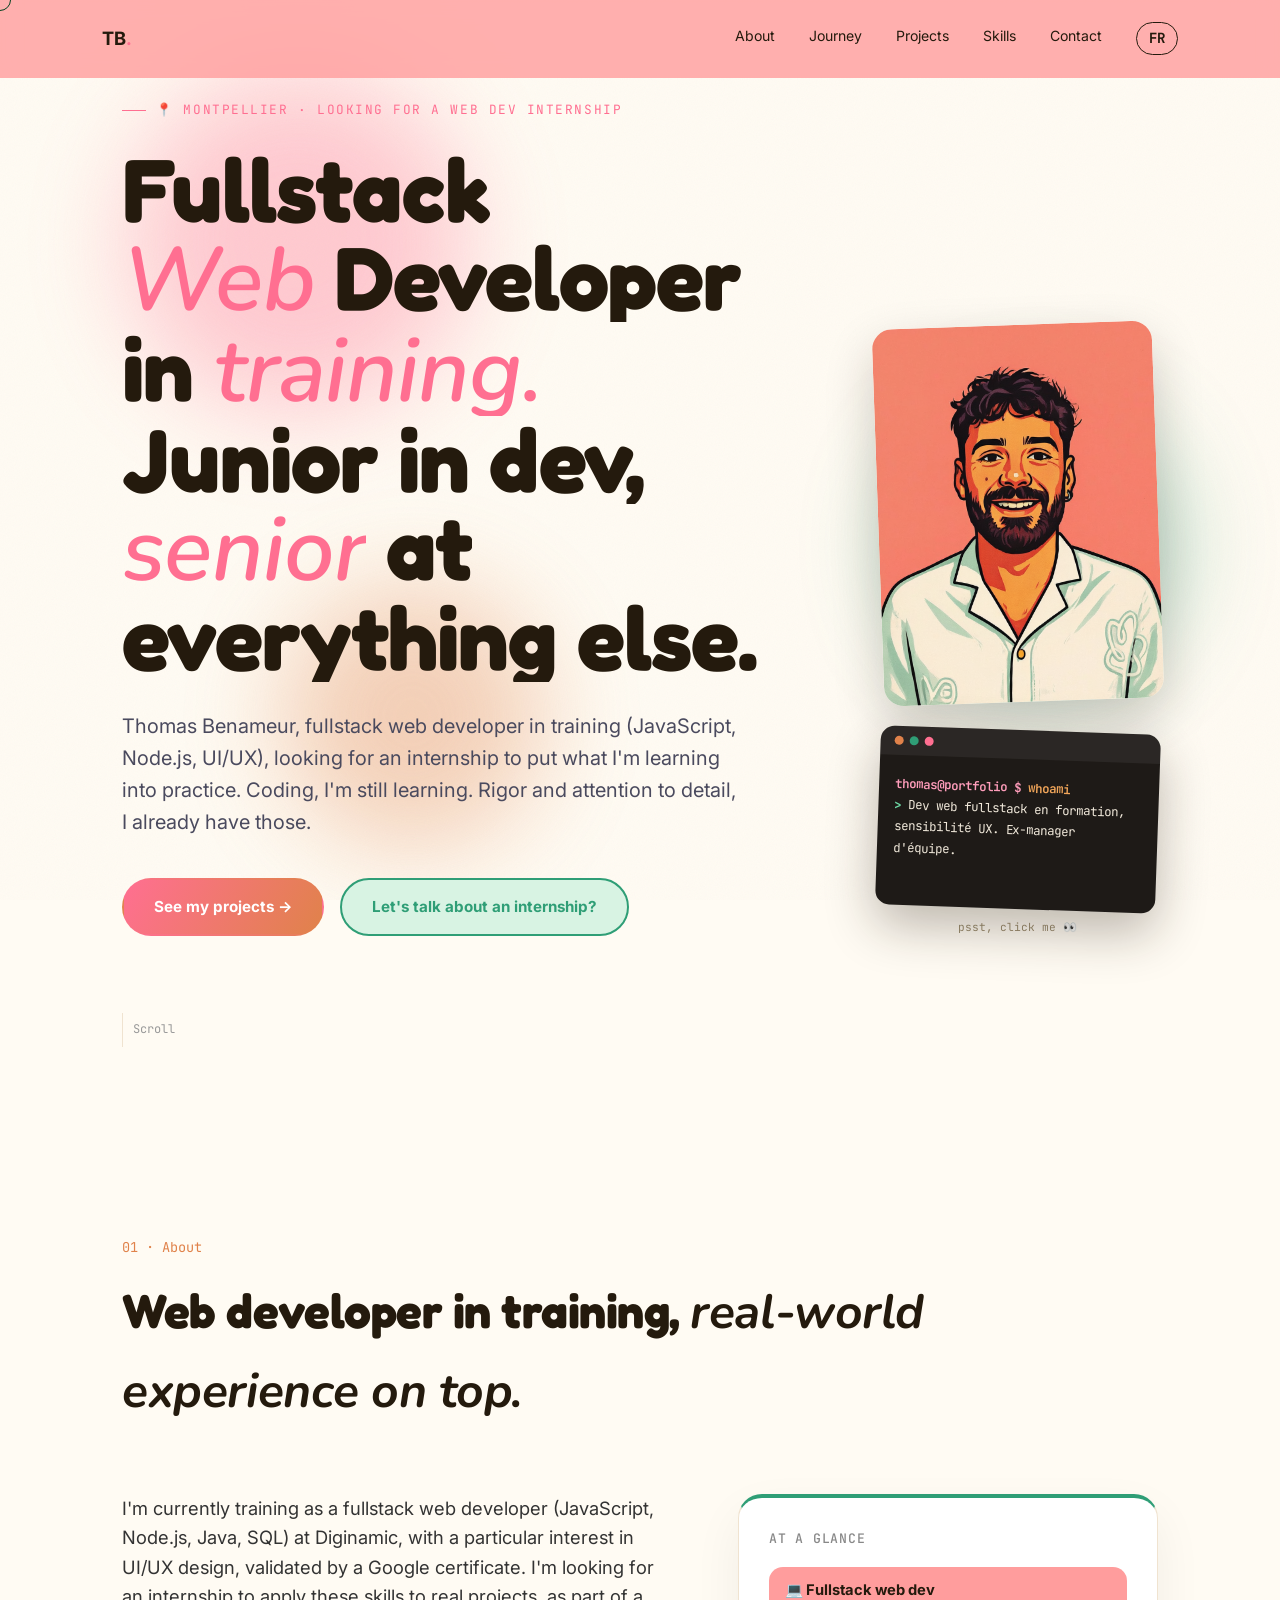
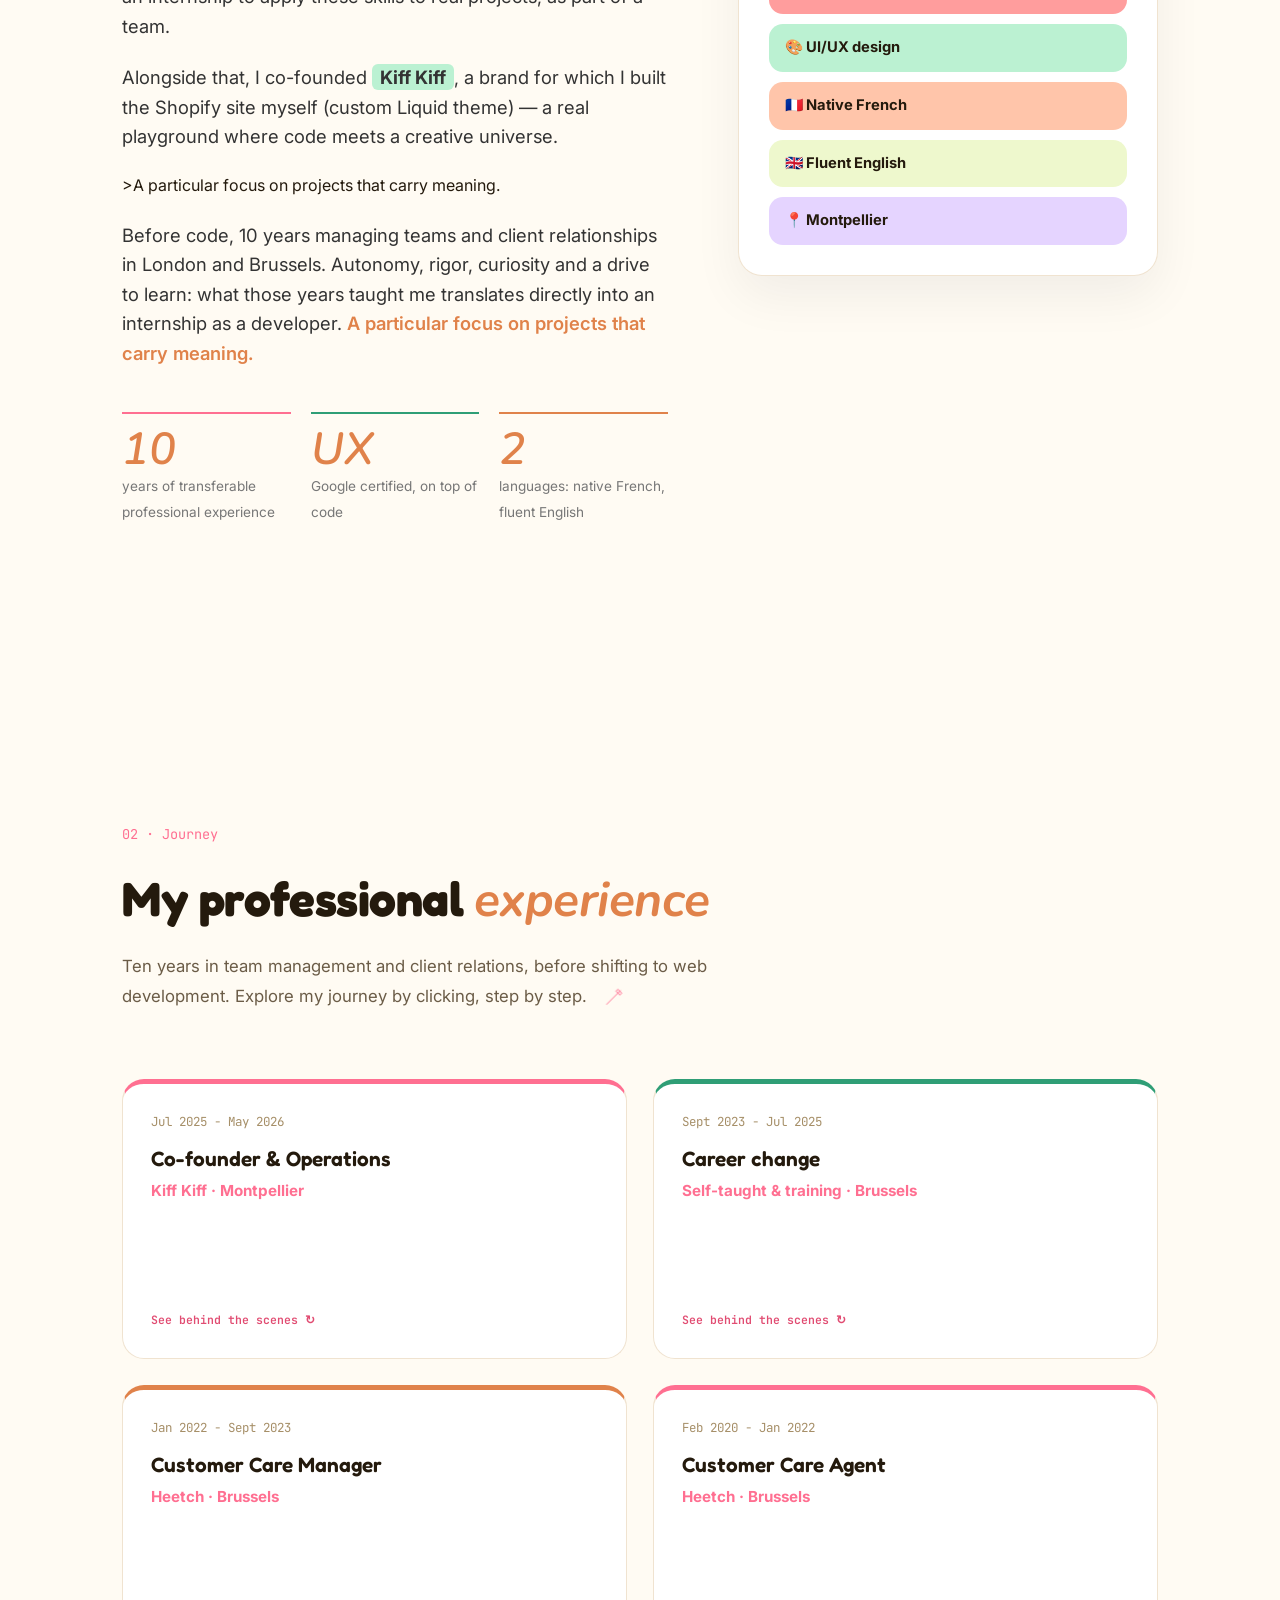
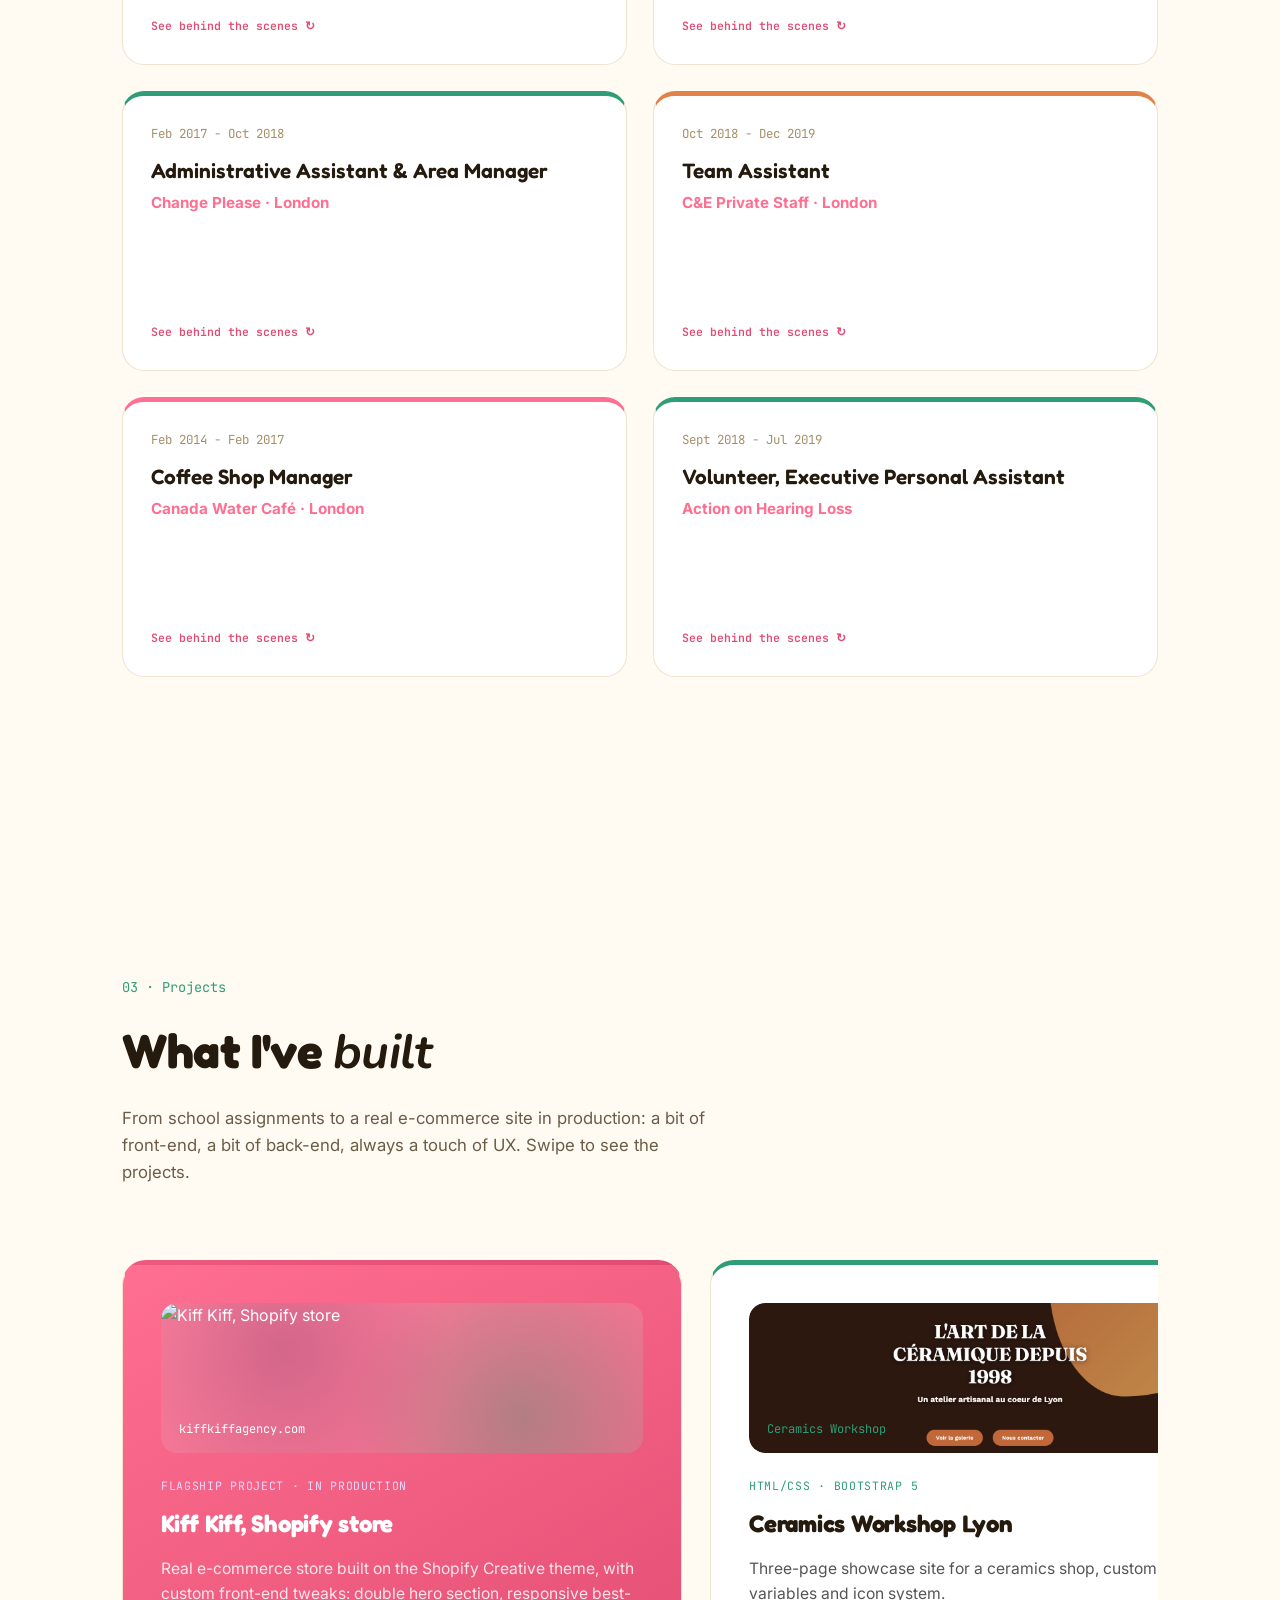
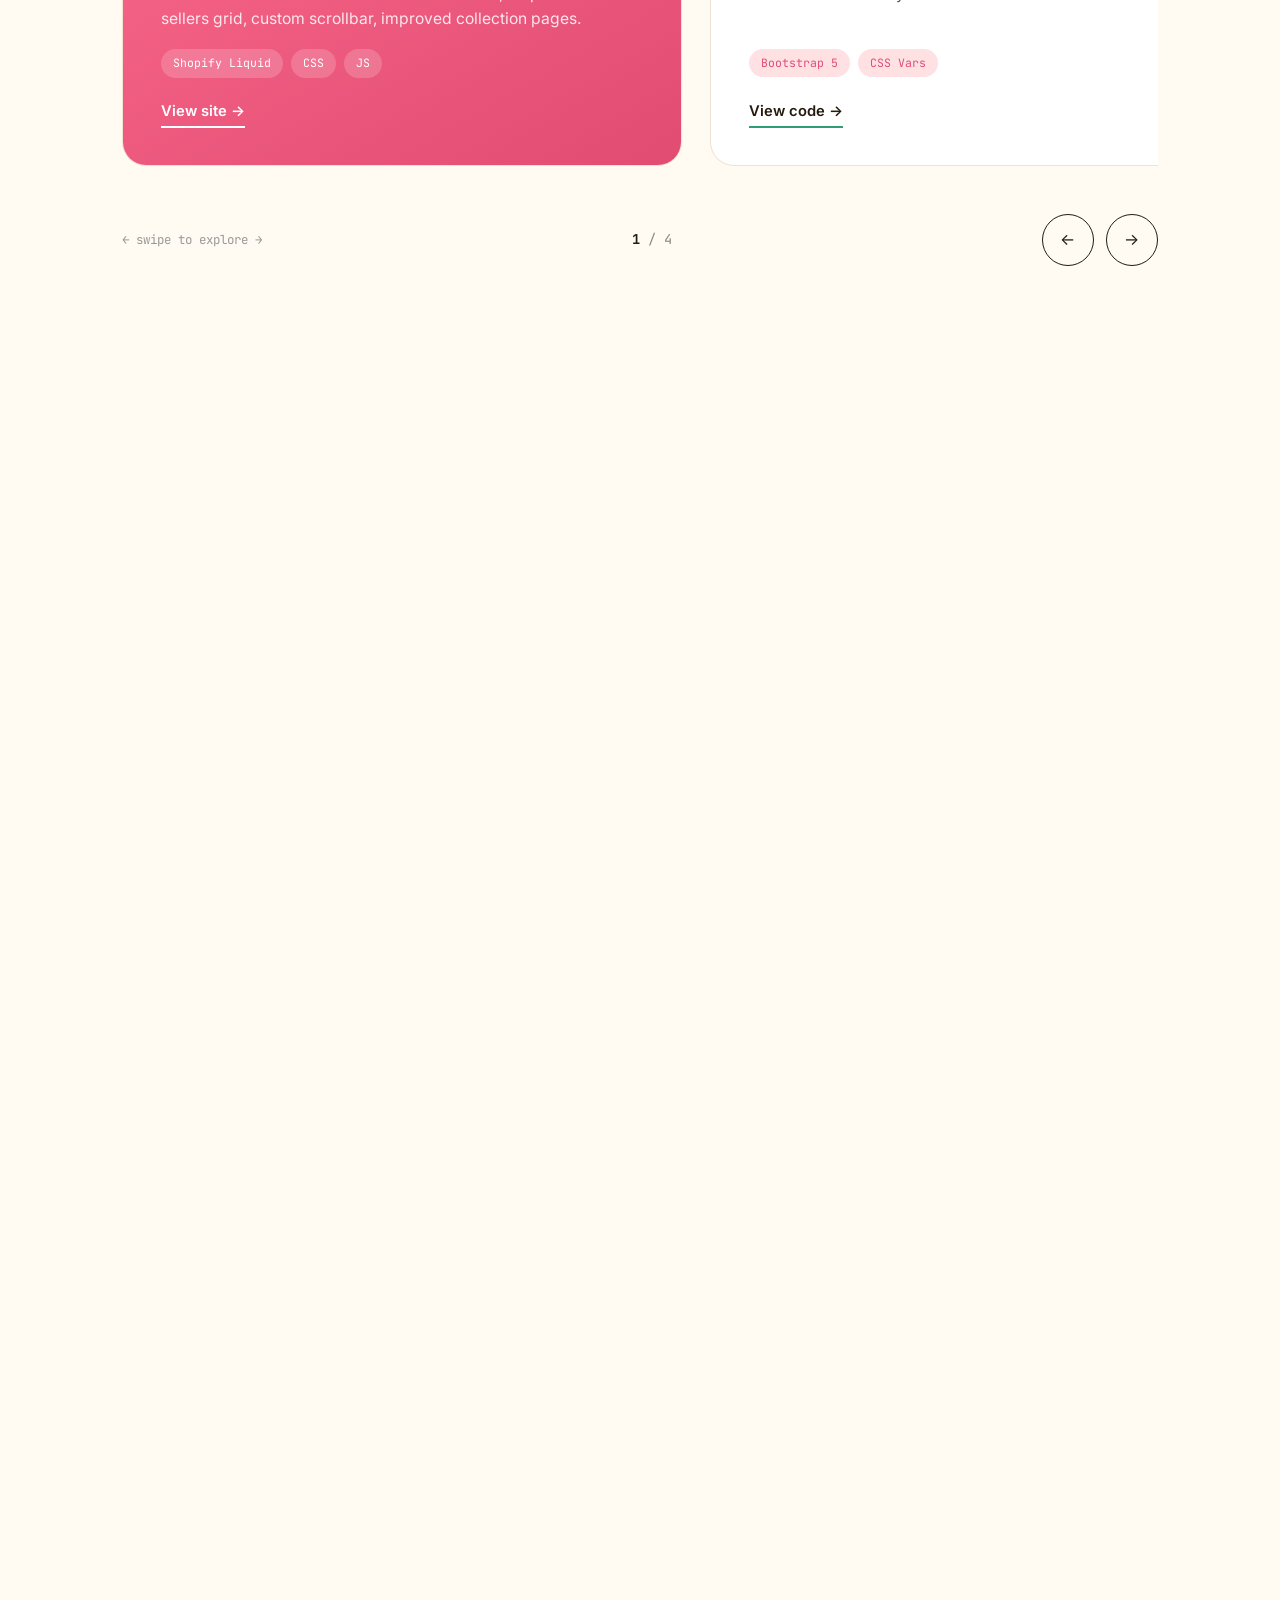
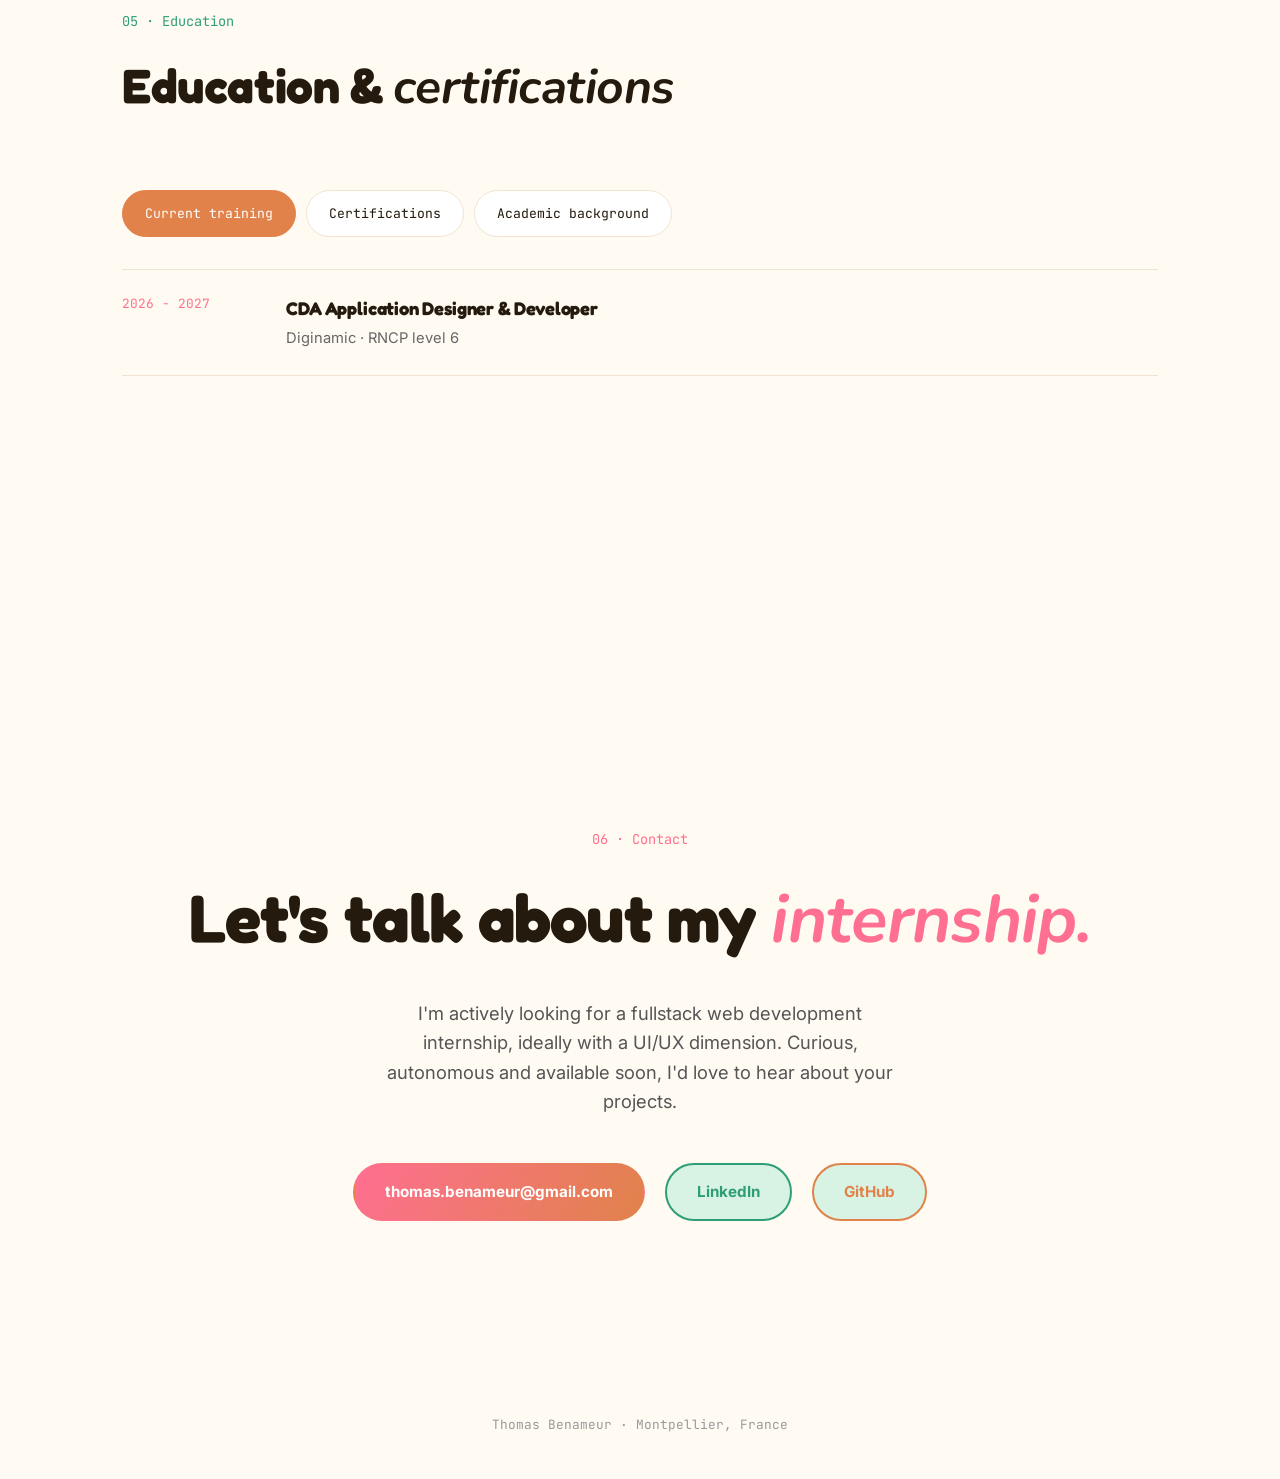
==== index-en.html @ 7a4ba796 "Premier commit : portfolio complet" ====
<!doctype html>
<html lang="en">
  <head>
    <meta charset="UTF-8" />
    <meta name="viewport" content="width=device-width, initial-scale=1.0" />
    <title>Thomas Benameur | Fullstack Web Developer</title>
    <link rel="preconnect" href="https://fonts.googleapis.com" />
    <link rel="preconnect" href="https://fonts.gstatic.com" crossorigin />
    <link
      href="https://fonts.googleapis.com/css2?family=Fredoka:wght@400;500;600;700&amp;family=Nunito:ital,wght@0,400;0,600;0,700;1,600&amp;family=Inter:wght@400;500;600;700&amp;family=JetBrains+Mono:wght@400;500&amp;display=swap"
      rel="stylesheet"
    />
    <!-- Shared external styles -->
    <link rel="stylesheet" href="style.css" />
  </head>
  <body>
    <!-- Mouse-reactive background blobs -->
    <div class="blob-field">
      <div class="blob blob1" id="blob1"></div>
      <div class="blob blob2" id="blob2"></div>
      <div class="blob blob3" id="blob3"></div>
    </div>

    <!-- Custom cursor -->
    <div id="cursor"></div>

    <nav id="nav">
      <div class="nav-logo">TB<span>.</span></div>
      <div class="nav-links">
        <a href="#about">About</a>
        <a href="#experience">Journey</a>
        <a href="#projects">Projects</a>
        <a href="#skills">Skills</a>
        <a href="#contact">Contact</a>
        <a href="index.html" class="lang-switch">FR</a>
      </div>
    </nav>

    <!-- ==================== HERO ==================== -->
    <section class="hero" id="top">
      <div class="hero-grid">
        <div>
          <div class="eyebrow">
            📍 Montpellier · looking for a web dev internship
          </div>
          <h1>
            <div class="word">
              <span class="delay-05">Fullstack</span>
            </div>
            <br />
            <div class="word">
              <span class="delay-15 hl">Web</span>
            </div>
            <div class="word">
              <span class="delay-2">Developer</span>
            </div>
            <br />
            <div class="word">
              <span class="delay-35">in</span>
            </div>
            <div class="word">
              <span class="delay-4 hl">training.</span>
            </div>
            <br />
            <div class="word">
              <span class="delay-5">Junior</span>
            </div>
            <div class="word">
              <span class="delay-55">in</span>
            </div>
            <div class="word">
              <span class="delay-6">dev,</span>
            </div>
            <div class="word">
              <span class="delay-65 hl">senior</span>
            </div>
            <div class="word">
              <span class="delay-7">at</span>
            </div>
            <div class="word">
              <span class="delay-75">everything</span>
            </div>
            <div class="word">
              <span class="delay-8">else.</span>
            </div>
          </h1>
          <p class="hero-sub">
            Thomas Benameur, fullstack web developer in training (JavaScript,
            Node.js, UI/UX), looking for an internship to put what I'm learning
            into practice. Coding, I'm still learning. Rigor and attention to
            detail, I already have those.
          </p>
          <div class="hero-cta">
            <a
              href="#projects"
              class="btn btn-primary btn-magnet"
              data-cursor="big"
              >See my projects →</a
            >
            <a
              href="#contact"
              class="btn btn-outline btn-magnet"
              data-cursor="big"
              >Let's talk about an internship?</a
            >
          </div>
        </div>
        <div class="hero-visual">
          <img
            src="/src/Portrait-TB.png"
            alt="Thomas Benameur"
            class="hero-portrait"
          />
          <!-- Mini terminal easter egg, kept in French, filled dynamically by script.js -->
          <div class="term">
            <div class="term-bar">
              <span class="term-dot"></span><span class="term-dot"></span
              ><span class="term-dot"></span>
            </div>
            <div class="term-body" id="termBody"></div>
          </div>
          <div class="term-hint">psst, click me 👀</div>
        </div>
      </div>
      <div class="scroll-hint">
        <div class="bar"></div>
        Scroll
      </div>
    </section>

    <!-- ==================== ABOUT ==================== -->
    <section id="about">
      <div class="sec-head reveal">
        <span class="sec-num sec-num--coral">01 · About</span>
        <h2>
          Web developer in training,
          <span class="serif">real-world experience on top.</span>
        </h2>
      </div>
      <div class="about-grid">
        <div class="about-text reveal">
          <p>
            I'm currently training as a fullstack web developer (JavaScript,
            Node.js, Java, SQL) at Diginamic, with a particular interest in
            UI/UX design, validated by a Google certificate. I'm looking for an
            internship to apply these skills to real projects, as part of a
            team.
          </p>
        <p>
  Alongside that, I co-founded
  <strong class="highlight-pill">Kiff Kiff</strong>, a brand for which
  I built the Shopify site myself (custom Liquid theme) — a real
  playground where code meets a creative universe.
</p>
              >A particular focus on projects that carry meaning.</span
            >
          </p>
          <p>
            Before code, 10 years managing teams and client relationships in
            London and Brussels. Autonomy, rigor, curiosity and a drive to
            learn: what those years taught me translates directly into an
            internship as a developer.
            <span class="impact-line"
    >A particular focus on projects that carry meaning.</span
  >
          </p>
          <div class="stat-row">
            <div class="stat stat-violet">
              <b>10</b
              ><span>years of transferable professional experience</span>
            </div>
            <div class="stat stat-mustard">
              <b>UX</b><span>Google certified, on top of code</span>
            </div>
            <div class="stat stat-coral">
              <b>2</b><span>languages: native French, fluent English</span>
            </div>
          </div>
        </div>
        <div class="about-card reveal">
          <h4>At a glance</h4>
          <div class="lang-pills">
            <span class="lang-pill lang-pill-pink">💻 Fullstack web dev</span>
            <span class="lang-pill lang-pill-mint">🎨 UI/UX design</span>
            <span class="lang-pill lang-pill-peach">🇫🇷 Native French</span>
            <span class="lang-pill lang-pill-green">🇬🇧 Fluent English</span>
            <span class="lang-pill lang-pill-lilac">📍 Montpellier</span>
          </div>
        </div>
      </div>
    </section>

    <!-- ==================== EXPERIENCE ==================== -->
    <section id="experience">
      <div class="sec-head reveal">
        <span class="sec-num sec-num--violet">02 · Journey</span>
        <h2>
          My professional
          <span class="serif serif--coral">experience</span>
        </h2>
        <p class="exp-intro">
          Ten years in team management and client relations, before shifting to
          web development. Explore my journey by clicking, step by step.
          <svg
            overflow="visible"
            xmlns="http://www.w3.org/2000/svg"
            width="35"
            height="35"
            viewBox="-6 -6 36 36"
            fill="none"
            style="
              display: inline-block;
              vertical-align: middle;
              margin-left: 4px;
            "
          >
            <style>
              .mw {
                stroke-dasharray: 48;
                stroke-dashoffset: 48;
                animation: draw 0.5s ease forwards;
              }
              .mwh {
                opacity: 0;
                animation: wandTap 0.5s cubic-bezier(0.34, 1.56, 0.64, 1)
                  forwards;
                transform-origin: 12px 12px;
              }
              .mws {
                opacity: 0;
                animation: twinkle 1.05s ease-in-out 0.3s infinite;
                transform-origin: 6px 5px;
              }
              @keyframes draw {
                to {
                  stroke-dashoffset: 0;
                }
              }
              @keyframes wandTap {
                from {
                  transform: translate(3px, -3px) rotate(8deg);
                  opacity: 0;
                }
                to {
                  transform: translate(0, 0) rotate(0);
                  opacity: 1;
                }
              }
              @keyframes twinkle {
                0%,
                100% {
                  transform: scale(0.65);
                  opacity: 0.35;
                }
                50% {
                  transform: scale(1.15) rotate(12deg);
                  opacity: 1;
                }
              }
            </style>
            <g class="mwh">
              <path
                class="mw"
                d="M5 19 19 5"
                stroke="#ff6f91"
                stroke-width="1"
                stroke-linecap="round"
              />
              <path
                d="M16.5 3.5 20.5 7.5 18.5 9.5 14.5 5.5 16.5 3.5Z"
                stroke="#ff6f91"
                stroke-width="1"
                stroke-linejoin="round"
                fill="#ff6f9118"
              />
            </g>
            <g
              class="mws"
              stroke="#ff6f91"
              stroke-width="1"
              stroke-linecap="round"
            >
              <path d="M6 2v3M6 8v2M2 6h3M8 6h3" />
              <path d="M15 14v2M15 20v1M12 18h1.5M17 18h1.5" />
            </g>
          </svg>
        </p>
      </div>
      <div class="exp-grid reveal" id="expGrid">
        <div class="exp-card">
          <div class="exp-card-inner">
            <div class="exp-face exp-front">
              <div>
                <div class="exp-date">Jul 2025 - May 2026</div>
                <div class="exp-role">Co-founder &amp; Operations</div>
                <div class="exp-org">Kiff Kiff · Montpellier</div>
              </div>
              <div class="exp-flip-hint">See behind the scenes ↻</div>
            </div>
            <div class="exp-face exp-back">
              <div class="exp-date">Jul 2025 - May 2026</div>
              <div class="exp-role">Co-founder &amp; Operations</div>
              <div class="exp-org">Kiff Kiff · Montpellier, hybrid</div>
              <div class="exp-back-desc">
                Lifestyle and home decor brand built around direct sourcing with
                artisans in Nepal, India, Pakistan and Thailand. Managing the
                Shopify store (front-end customizations, logistics), content
                strategy and social media.
              </div>
              <div class="exp-back-skills">
                <span class="tag">E-commerce</span
                ><span class="tag tag-green">Social Media</span
                ><span class="tag tag-plum">Content Strategy</span>
              </div>
            </div>
          </div>
        </div>

        <div class="exp-card">
          <div class="exp-card-inner">
            <div class="exp-face exp-front">
              <div>
                <div class="exp-date">Sept 2023 - Jul 2025</div>
                <div class="exp-role">Career change</div>
                <div class="exp-org">Self-taught &amp; training · Brussels</div>
              </div>
              <div class="exp-flip-hint">See behind the scenes ↻</div>
            </div>
            <div class="exp-face exp-back">
              <div class="exp-date">Sept 2023 - Jul 2025</div>
              <div class="exp-role">Career change</div>
              <div class="exp-org">Self-taught &amp; training · Brussels</div>
              <div class="exp-back-desc">
                Transition into web development combining self-directed learning
                (front-end fundamentals, UX principles) with structured
                training, in preparation for the FullStack bootcamp at La
                Capsule.
              </div>
              <div class="exp-back-skills">
                <span class="tag">Front-end</span
                ><span class="tag tag-green">UX</span
                ><span class="tag tag-plum">Self-training</span>
              </div>
            </div>
          </div>
        </div>

        <div class="exp-card">
          <div class="exp-card-inner">
            <div class="exp-face exp-front">
              <div>
                <div class="exp-date">Jan 2022 - Sept 2023</div>
                <div class="exp-role">Customer Care Manager</div>
                <div class="exp-org">Heetch · Brussels</div>
              </div>
              <div class="exp-flip-hint">See behind the scenes ↻</div>
            </div>
            <div class="exp-face exp-back">
              <div class="exp-date">Jan 2022 - Sept 2023</div>
              <div class="exp-role">Customer Care Manager</div>
              <div class="exp-org">Heetch · Brussels</div>
              <div class="exp-back-desc">
                Managed a team of around ten permanent and contract staff.
                Redesigned internal processes to improve efficiency and response
                quality, keeping user experience at the center.
                <ul>
                  <li>-10% customer wait time</li>
                  <li>-20% contact rate</li>
                </ul>
              </div>
              <div class="exp-back-skills">
                <span class="tag tag-green">Team Leadership</span
                ><span class="tag">Management</span
                ><span class="tag tag-plum">Process</span>
              </div>
            </div>
          </div>
        </div>

        <div class="exp-card">
          <div class="exp-card-inner">
            <div class="exp-face exp-front">
              <div>
                <div class="exp-date">Feb 2020 - Jan 2022</div>
                <div class="exp-role">Customer Care Agent</div>
                <div class="exp-org">Heetch · Brussels</div>
              </div>
              <div class="exp-flip-hint">See behind the scenes ↻</div>
            </div>
            <div class="exp-face exp-back">
              <div class="exp-date">Feb 2020 - Jan 2022</div>
              <div class="exp-role">Customer Care Agent</div>
              <div class="exp-org">Heetch · Brussels</div>
              <div class="exp-back-desc">
                Daily handling of customer requests across multiple channels,
                managing high volume in a fast-paced environment. Actively
                contributed to optimizing internal processes and continuously
                improving response quality by identifying recurring user pain
                points.
              </div>
              <div class="exp-back-skills">
                <span class="tag tag-plum">Customer relations</span
                ><span class="tag">Support</span
                ><span class="tag tag-green">Continuous improvement</span>
              </div>
            </div>
          </div>
        </div>

        <div class="exp-card">
          <div class="exp-card-inner">
            <div class="exp-face exp-front">
              <div>
                <div class="exp-date">Feb 2017 - Oct 2018</div>
                <div class="exp-role">
                  Administrative Assistant &amp; Area Manager
                </div>
                <div class="exp-org">Change Please · London</div>
              </div>
              <div class="exp-flip-hint">See behind the scenes ↻</div>
            </div>
            <div class="exp-face exp-back">
              <div class="exp-date">Feb 2017 - Oct 2018</div>
              <div class="exp-role">
                Administrative Assistant &amp; Area Manager
              </div>
              <div class="exp-org">Change Please · London</div>
              <div class="exp-back-desc">
                Change Please trains homeless people to become baristas to
                support their reintegration. Coordinated operations across
                multiple sites, provided administrative and emotional support to
                beneficiaries, developed the training program.
              </div>
              <span class="exp-back-badge"
                >🏆 Best Social Enterprise UK 2018</span
              >
              <div class="exp-back-skills">
                <span class="tag tag-plum">Social enterprise</span
                ><span class="tag tag-green">Training</span
                ><span class="tag">Coordination</span>
              </div>
            </div>
          </div>
        </div>

        <div class="exp-card">
          <div class="exp-card-inner">
            <div class="exp-face exp-front">
              <div>
                <div class="exp-date">Oct 2018 - Dec 2019</div>
                <div class="exp-role">Team Assistant</div>
                <div class="exp-org">C&amp;E Private Staff · London</div>
              </div>
              <div class="exp-flip-hint">See behind the scenes ↻</div>
            </div>
            <div class="exp-face exp-back">
              <div class="exp-date">Oct 2018 - Dec 2019</div>
              <div class="exp-role">Team Assistant</div>
              <div class="exp-org">C&amp;E Private Staff · London</div>
              <div class="exp-back-desc">
                Set up recruitment processes and HR foundations from scratch for
                a newly launched agency. Full recruitment cycle and management
                coordination.
              </div>
              <div class="exp-back-skills">
                <span class="tag tag-green">Recruitment</span
                ><span class="tag tag-plum">HR</span
                ><span class="tag">Administration</span>
              </div>
            </div>
          </div>
        </div>

        <div class="exp-card">
          <div class="exp-card-inner">
            <div class="exp-face exp-front">
              <div>
                <div class="exp-date">Feb 2014 - Feb 2017</div>
                <div class="exp-role">Coffee Shop Manager</div>
                <div class="exp-org">Canada Water Café · London</div>
              </div>
              <div class="exp-flip-hint">See behind the scenes ↻</div>
            </div>
            <div class="exp-face exp-back">
              <div class="exp-date">Feb 2014 - Feb 2017</div>
              <div class="exp-role">Coffee Shop Manager</div>
              <div class="exp-org">Canada Water Café · London</div>
              <div class="exp-back-desc">
                Full management of an independent coffee shop: recruitment,
                training, daily operations. Opened the venue and built the team
                from scratch.
              </div>
              <div class="exp-back-skills">
                <span class="tag">Team Leadership</span
                ><span class="tag tag-green">Operations</span
                ><span class="tag tag-plum">Recruitment</span>
              </div>
            </div>
          </div>
        </div>

        <div class="exp-card">
          <div class="exp-card-inner">
            <div class="exp-face exp-front">
              <div>
                <div class="exp-date">Sept 2018 - Jul 2019</div>
                <div class="exp-role">
                  Volunteer, Executive Personal Assistant
                </div>
                <div class="exp-org">Action on Hearing Loss</div>
              </div>
              <div class="exp-flip-hint">See behind the scenes ↻</div>
            </div>
            <div class="exp-face exp-back">
              <div class="exp-date">Sept 2018 - Jul 2019</div>
              <div class="exp-role">
                Executive Personal Assistant, volunteer
              </div>
              <div class="exp-org">Action on Hearing Loss · London</div>
              <div class="exp-back-desc">
                Charity supporting deaf and hard-of-hearing people towards
                independence.
              </div>
              <div class="exp-back-skills">
                <span class="tag">Volunteering</span
                ><span class="tag tag-green">Administrative support</span
                ><span class="tag tag-plum">Accessibility</span>
              </div>
            </div>
          </div>
        </div>
      </div>
    </section>

    <!-- ==================== PROJECTS ==================== -->
<section id="projects">
  <div class="sec-head reveal">
    <span class="sec-num sec-num--mustard">03 · Projects</span>
    <h2>What I've <span class="serif">built</span></h2>
    <p>
      From school assignments to a real e-commerce site in production:
      a bit of front-end, a bit of back-end, always a touch of UX.
      Swipe to see the projects.
    </p>
  </div>

  <div class="carousel-wrap reveal">
    <div class="carousel-track" id="carTrack">
      <div class="proj-card feature" data-tilt>
        <div class="proj-visual">
          <img src="src/images-git/kiff-kiff.png" alt="Kiff Kiff, Shopify store" class="proj-img">
          <span>kiffkiffagency.com</span>
        </div>
        <div class="proj-tag">Flagship project · In production</div>
        <h3>Kiff Kiff, Shopify store</h3>
        <p>
          Real e-commerce store built on the Shopify Creative theme,
          with custom front-end tweaks: double hero section, responsive
          best-sellers grid, custom scrollbar, improved collection
          pages.
        </p>
        <div class="proj-stack">
          <span class="tag">Shopify Liquid</span><span class="tag">CSS</span
          ><span class="tag">JS</span>
        </div>
        <a
          href="https://kiffkiffagency.com"
          target="_blank"
          rel="noopener noreferrer"
          class="proj-link"
          >View site →</a
        >
      </div>

      <div class="proj-card" data-tilt>
        <div class="proj-visual">
          <img src="src/images-git/atelier-ceramique.png" alt="Ceramics Workshop Lyon" class="proj-img">
          <span>Ceramics Workshop</span>
        </div>
        <div class="proj-tag">HTML/CSS · Bootstrap 5</div>
        <h3>Ceramics Workshop Lyon</h3>
        <p>
          Three-page showcase site for a ceramics shop, custom CSS
          variables and icon system.
        </p>
        <div class="proj-stack">
          <span class="tag">Bootstrap 5</span
          ><span class="tag">CSS Vars</span>
        </div>
        <a
          href="https://github.com/TomB-S"
          target="_blank"
          rel="noopener noreferrer"
          class="proj-link"
          >View code →</a
        >
      </div>

      <div class="proj-card" data-tilt>
        <div class="proj-visual">
          <img src="src/images-git/qr-explore.png" alt="QR Explore" class="proj-img">
          <span>QR Explore</span>
        </div>
        <div class="proj-tag">Native Node.js</div>
        <h3>QR Explore</h3>
        <p>
          App built using only native Node.js modules, no framework,
          connected to json-server.
        </p>
        <div class="proj-stack">
          <span class="tag">Node.js</span
          ><span class="tag">Native HTTP</span>
        </div>
        <a
          href="https://github.com/TomB-S"
          target="_blank"
          rel="noopener noreferrer"
          class="proj-link"
          >View code →</a
        >
      </div>

      <div class="proj-card" data-tilt>
        <div class="proj-visual">
          <img src="src/images-git/recencement.png" alt="Population Census" class="proj-img">
          <span>Population Census</span>
        </div>
        <div class="proj-tag">Java · OOP</div>
        <h3>Population Census</h3>
        <p>
          Working with abstract classes, ArrayList and HashMap to
          process and group population data from files.
        </p>
        <div class="proj-stack">
          <span class="tag">Java</span><span class="tag">NIO2</span
          ><span class="tag">OOP</span>
        </div>
        <a
          href="https://github.com/TomB-S"
          target="_blank"
          rel="noopener noreferrer"
          class="proj-link"
          >View code →</a
        >
      </div>
    </div>

    <div class="carousel-nav">
      <div class="swipe-hint">← swipe to explore →</div>
      <div class="car-progress"><b id="carIdx">1</b> / 4</div>
      <div class="carousel-btns">
        <div class="car-btn" id="carPrev" data-cursor="big">←</div>
        <div class="car-btn" id="carNext" data-cursor="big">→</div>
      </div>
    </div>
  </div>
</section>

    <!-- ==================== SKILLS ==================== -->
    <section id="skills">
      <div class="sec-head reveal">
        <span class="sec-num sec-num--coral">04 · Skills</span>
        <h2>My <span class="serif">toolbox</span></h2>
      </div>
      <div class="reveal">
        <div class="skills-cat">
          <h4>Languages &amp; Frameworks</h4>
          <div class="gauge-grid">
            <div class="gauge-row">
              <div class="gauge-label">
                <span>JavaScript</span><span>Solid</span>
              </div>
              <div class="gauge-track">
                <div class="gauge-fill" data-level="80"></div>
              </div>
            </div>
            <div class="gauge-row">
              <div class="gauge-label">
                <span>Node.js / Express</span><span>Good basics</span>
              </div>
              <div class="gauge-track">
                <div class="gauge-fill" data-level="60"></div>
              </div>
            </div>
            <div class="gauge-row">
              <div class="gauge-label">
                <span>Java</span><span>Good basics</span>
              </div>
              <div class="gauge-track">
                <div class="gauge-fill" data-level="60"></div>
              </div>
            </div>
            <div class="gauge-row">
              <div class="gauge-label">
                <span>SQL</span><span>Good basics</span>
              </div>
              <div class="gauge-track">
                <div class="gauge-fill" data-level="65"></div>
              </div>
            </div>
            <div class="gauge-row">
              <div class="gauge-label">
                <span>HTML / CSS</span><span>Solid</span>
              </div>
              <div class="gauge-track">
                <div class="gauge-fill" data-level="85"></div>
              </div>
            </div>
            <div class="gauge-row">
              <div class="gauge-label">
                <span>Bootstrap</span><span>Good basics</span>
              </div>
              <div class="gauge-track">
                <div class="gauge-fill" data-level="70"></div>
              </div>
            </div>
            <div class="gauge-row">
              <div class="gauge-label">
                <span>UI/UX Design</span><span>Good basics</span>
              </div>
              <div class="gauge-track">
                <div class="gauge-fill" data-level="60"></div>
              </div>
            </div>
          </div>
        </div>
        <div class="skills-cat">
          <h4>Tools</h4>
          <div class="skills-list">
            <span class="skill-pill outil">Git / GitHub</span
            ><span class="skill-pill outil">Thunder Client</span
            ><span class="skill-pill outil">MySQL Workbench</span>
            <span class="skill-pill outil">Shopify</span
            ><span class="skill-pill outil">IntelliJ</span>
          </div>
        </div>
        <div class="skills-cat">
          <h4>Soft skills from 10 years in management</h4>
          <div class="skills-list">
            <span class="skill-pill soft">Team leadership</span
            ><span class="skill-pill soft">Project management</span>
            <span class="skill-pill soft">Client relations</span
            ><span class="skill-pill soft">Training &amp; coaching</span
            ><span class="skill-pill soft">Continuous improvement</span>
          </div>
        </div>
      </div>
    </section>

    <!-- ==================== EDUCATION (tabs) ==================== -->
    <section id="education">
      <div class="sec-head reveal">
        <span class="sec-num sec-num--mustard">05 · Education</span>
        <h2>Education &amp; <span class="serif">certifications</span></h2>
      </div>

      <div class="reveal">
        <div class="edu-tabs">
          <div class="edu-tab active" data-tab="formation">
            Current training
          </div>
          <div class="edu-tab" data-tab="certifs">Certifications</div>
          <div class="edu-tab" data-tab="academique">Academic background</div>
        </div>

        <div class="edu-panels">
          <div class="edu-panel active" id="panel-formation">
            <div class="edu-item">
              <div class="edu-date">2026 - 2027</div>
              <div>
                <h4>CDA Application Designer &amp; Developer</h4>
                <div class="edu-org">Diginamic · RNCP level 6</div>
              </div>
            </div>
          </div>

          <div class="edu-panel" id="panel-certifs">
            <div class="edu-item">
              <div class="edu-date">Jan 2026</div>
              <div>
                <h4>Introduction to HTML, CSS &amp; JavaScript</h4>
                <div class="edu-org">IBM</div>
              </div>
            </div>
            <div class="edu-item">
              <div class="edu-date">Nov 2025</div>
              <div>
                <h4>Introduction to Software Engineering</h4>
                <div class="edu-org">IBM</div>
              </div>
            </div>
            <div class="edu-item">
              <div class="edu-date">2024</div>
              <div>
                <h4>UX Design Career Certificate</h4>
                <div class="edu-org">Google</div>
              </div>
            </div>
            <div class="edu-item">
              <div class="edu-date">2023 - 2024</div>
              <div>
                <h4>FullStack Developer Web &amp; Mobile</h4>
                <div class="edu-org">La Capsule · Bootcamp, Brussels</div>
              </div>
            </div>
          </div>

          <div class="edu-panel" id="panel-academique">
            <div class="edu-item">
              <div class="edu-date">2011 - 2012</div>
              <div>
                <h4>Bachelor of Business Studies</h4>
                <div class="edu-org">University of the West of Scotland</div>
              </div>
            </div>
            <div class="edu-item">
              <div class="edu-date">2009 - 2011</div>
              <div>
                <h4>Associate Degree in Marketing Techniques</h4>
                <div class="edu-org">
                  Université de la Méditerranée, Aix-en-Provence
                </div>
              </div>
            </div>
            <div class="edu-item">
              <div class="edu-date">2008 - 2009</div>
              <div>
                <h4>French Baccalaureate, Economics &amp; Social Sciences</h4>
                <div class="edu-org">Lycée Joseph Vallot, Lodève</div>
              </div>
            </div>
          </div>
        </div>
      </div>
    </section>

    <!-- ==================== CONTACT ==================== -->
    <section id="contact" class="contact reveal">
      <span class="sec-num sec-num--violet">06 · Contact</span>
      <h2>Let's talk about my <span class="serif">internship.</span></h2>
      <p>
        I'm actively looking for a fullstack web development internship, ideally
        with a UI/UX dimension. Curious, autonomous and available soon, I'd love
        to hear about your projects.
      </p>
      <div class="contact-links">
        <a
          href="mailto:thomas.benameur@gmail.com"
          class="btn btn-primary btn-magnet"
          data-cursor="big"
          >thomas.benameur@gmail.com</a
        >
        <a
          href="https://linkedin.com/in/thomas-b-s"
          target="_blank"
          rel="noopener noreferrer"
          class="btn btn-outline btn-magnet btn-mustard"
          data-cursor="big"
          >LinkedIn</a
        >
        <a
          href="https://github.com/TomB-S"
          target="_blank"
          rel="noopener noreferrer"
          class="btn btn-outline btn-magnet btn-coral"
          data-cursor="big"
          >GitHub</a
        >
      </div>
    </section>

    <footer>Thomas Benameur · Montpellier, France</footer>

    <!-- Shared external script (terminal stays in French on purpose) -->
    <script src="script.js"></script>
  </body>
</html>
---- style.css ----
/* =========================================================
   THOMAS BENAMEUR — PORTFOLIO
   Fichier de styles — organisé par section
   ========================================================= */

/* ---- Variables de couleur (palette Kiff Kiff) ---- */
:root {
  --bg: #fffbf3;
  --ink: #241a0d;
  --violet: #ff6f91;
  --violet-deep: #e14c72;
  --violet-light: #ffe1e4;
  --coral: #e0824a;
  --coral-light: #ffe3cc;
  --mustard: #2f9e76;
  --mustard-light: #d8f3e3;
  --line: #f0e3d0;
  --card: #ffffff;
  --card-alt: #f3e9d6;
  --pastel-pink: #ff9d9d;
  --pastel-peach: #ffc5aa;
  --pastel-green: #eef8cd;
  --pastel-mint: #bbf1d2;
  --pastel-lilac: #e5d4ff;

  /* Palette terminal, inspirée d'un thème VS Code (violet/orange/vert) */
  --term-bg: #1e1a17;
  --term-user: #ff9dbb; /* rose/violet doux : user@host */
  --term-cmd: #f2a65a; /* orange : commandes tapées */
  --term-arrow: #6fdda8; /* vert : préfixe de sortie ">" */
  --term-output: #f1e9db; /* blanc cassé : texte de sortie */
  --term-comment: #8a7a66; /* gris-beige : hint/commentaire */
}

/* ---- Reset & base ---- */
* {
  margin: 0;
  padding: 0;
  box-sizing: border-box;
}
html {
  scroll-behavior: smooth;
}
::selection {
  background: var(--violet);
  color: #fff;
}
body {
  background: var(--bg);
  color: var(--ink);
  font-family: "Inter", sans-serif;
  line-height: 1.6;
  overflow-x: hidden;
  cursor: none;
  position: relative;
}
/* Léger grain de texture sur tout le fond */
body::before {
  content: "";
  position: fixed;
  inset: 0;
  z-index: 1;
  pointer-events: none;
  opacity: 0.035;
  background-image: url("data:image/svg+xml,%3Csvg xmlns='http://www.w3.org/2000/svg' width='120' height='120'%3E%3Cfilter id='n'%3E%3CfeTurbulence type='fractalNoise' baseFrequency='0.9' numOctaves='2' stitchTiles='stitch'/%3E%3C/filter%3E%3Crect width='100%25' height='100%25' filter='url(%23n)'/%3E%3C/svg%3E");
}
h1,
h2,
h3,
h4 {
  font-family: "Fredoka", sans-serif;
  letter-spacing: -0.01em;
}
.serif {
  font-family: "Nunito", sans-serif;
  font-style: italic;
  font-weight: 700;
}
.mono {
  font-family: "JetBrains Mono", monospace;
  letter-spacing: 0.02em;
}
a {
  color: inherit;
  text-decoration: none;
}
section {
  position: relative;
  padding: 150px 8vw;
  max-width: 1240px;
  margin: 0 auto;
  z-index: 2;
}
@media (max-width: 768px) {
  section {
    padding: 90px 6vw;
  }
  body {
    cursor: auto;
  }
}

/* ---- Curseur personnalisé ---- */
#cursor {
  position: fixed;
  top: 0;
  left: 0;
  width: 22px;
  height: 22px;
  border-radius: 50%;
  border: 1.5px solid var(--violet);
  pointer-events: none;
  z-index: 9999;
  transform: translate(-50%, -50%);
  transition:
    width 0.2s,
    height 0.2s,
    border-color 0.2s;
  mix-blend-mode: difference;
}
#cursor.big {
  width: 60px;
  height: 60px;
  background: var(--violet);
  border-color: transparent;
}
@media (max-width: 768px) {
  #cursor {
    display: none;
  }
}

/* ---- Animation d'apparition au scroll ---- */
.reveal {
  opacity: 0;
  transform: translateY(36px);
  transition:
    opacity 0.8s cubic-bezier(0.16, 1, 0.3, 1),
    transform 0.8s cubic-bezier(0.16, 1, 0.3, 1);
}
.reveal.in {
  opacity: 1;
  transform: translateY(0);
}

/* ---- Blobs de fond réactifs à la souris ---- */
.blob-field {
  position: fixed;
  inset: 0;
  z-index: 0;
  pointer-events: none;
  overflow: hidden;
}
.blob {
  position: absolute;
  border-radius: 50%;
  filter: blur(50px);
  opacity: 0.35;
  will-change: transform;
  transition: transform 0.6s cubic-bezier(0.16, 1, 0.3, 1);
}
.blob1 {
  width: 340px;
  height: 340px;
  background: var(--violet);
  top: 8%;
  left: 10%;
}
.blob2 {
  width: 280px;
  height: 280px;
  background: var(--mustard);
  top: 45%;
  right: 8%;
}
.blob3 {
  width: 260px;
  height: 260px;
  background: var(--coral);
  bottom: 6%;
  left: 22%;
}
@media (max-width: 768px) {
  .blob-field {
    display: none;
  }
}

/* ---- Navigation ---- */
nav {
  position: fixed;
  top: 0;
  left: 0;
  right: 0;
  z-index: 100;
  display: flex;
  justify-content: space-between;
  align-items: center;
  padding: 22px 8vw;
  background: rgba(255, 157, 157, 0.8);
  -webkit-backdrop-filter: blur(10px);
  backdrop-filter: blur(10px);
  border-bottom: 1px solid transparent;
  transition:
    border-color 0.3s ease,
    background 0.3s ease;
}
nav.scrolled {
  border-bottom-color: var(--line);
}
.nav-logo {
  font-weight: 700;
  font-size: 1.15rem;
}
.nav-logo span {
  color: var(--violet);
}
.nav-links {
  display: flex;
  gap: 34px;
  font-size: 0.88rem;
  align-items: center;
}
.nav-links a {
  position: relative;
  padding-bottom: 4px;
}
.nav-links a::after {
  content: "";
  position: absolute;
  left: 0;
  bottom: 0;
  width: 0;
  height: 2px;
  background: var(--coral);
  transition: width 0.25s ease;
}
.nav-links a:hover::after {
  width: 100%;
}
@media (max-width: 768px) {
  .nav-links {
    display: none;
  }
}
/* Bouton de bascule FR / EN */
.lang-switch {
  font-family: "JetBrains Mono", monospace;
  font-weight: 700;
  border: 1.5px solid var(--ink);
  border-radius: 100px;
  padding: 4px 12px;
}
.lang-switch::after {
  display: none;
}

/* =========================================================
   HERO
   ========================================================= */
.hero {
  min-height: 100vh;
  display: flex;
  flex-direction: column;
  justify-content: center;
  padding-top: 100px;
  position: relative;
}
.hero-grid {
  display: grid;
  grid-template-columns: 1fr auto;
  gap: 40px;
  align-items: end;
}
@media (max-width: 900px) {
  .hero-grid {
    grid-template-columns: 1fr;
  }
}
.eyebrow {
  font-family: "JetBrains Mono", monospace;
  font-size: 0.8rem;
  color: var(--violet);
  text-transform: uppercase;
  letter-spacing: 0.12em;
  margin-bottom: 26px;
  display: flex;
  align-items: center;
  gap: 10px;
}
.eyebrow::before {
  content: "";
  width: 24px;
  height: 1px;
  background: var(--violet);
}
.hero h1 {
  font-size: clamp(2.6rem, 7vw, 5.6rem);
  font-weight: 700;
  line-height: 0.98;
  margin-bottom: 10px;
}
.hero h1 .word {
  display: inline-block;
  overflow: hidden;
  vertical-align: top;
}
.hero h1 .word span {
  display: inline-block;
  transform: translateY(110%);
  animation: riseUp 0.9s cubic-bezier(0.16, 1, 0.3, 1) forwards;
}
.hero h1 .hl {
  color: var(--violet);
  font-family: "Nunito", sans-serif;
  font-style: italic;
  font-weight: 600;
}
@keyframes riseUp {
  to {
    transform: translateY(0);
  }
}

/* ---- Délais d'animation successifs pour l'effet "mot par mot" du titre ---- */
.delay-05 {
  animation-delay: 0.05s;
}
.delay-15 {
  animation-delay: 0.15s;
}
.delay-2 {
  animation-delay: 0.2s;
}
.delay-35 {
  animation-delay: 0.35s;
}
.delay-4 {
  animation-delay: 0.4s;
}
.delay-5 {
  animation-delay: 0.5s;
}
.delay-55 {
  animation-delay: 0.55s;
}
.delay-6 {
  animation-delay: 0.6s;
}
.delay-65 {
  animation-delay: 0.65s;
}
.delay-7 {
  animation-delay: 0.7s;
}
.delay-75 {
  animation-delay: 0.75s;
}
.delay-8 {
  animation-delay: 0.8s;
}
.delay-85 {
  animation-delay: 0.85s;
}

.hero-sub {
  font-size: clamp(1.05rem, 1.6vw, 1.25rem);
  color: #4a4a5e;
  max-width: 620px;
  margin: 28px 0 40px;
  opacity: 0;
  animation: fadeUp 1s ease forwards;
  animation-delay: 1.1s;
}
@keyframes fadeUp {
  from {
    opacity: 0;
    transform: translateY(16px);
  }
  to {
    opacity: 1;
    transform: translateY(0);
  }
}
.hero-cta {
  display: flex;
  gap: 16px;
  flex-wrap: wrap;
  opacity: 0;
  animation: fadeUp 1s ease forwards;
  animation-delay: 1.3s;
}
.btn {
  font-weight: 700;
  font-size: 0.95rem;
  padding: 15px 30px;
  border-radius: 100px;
  cursor: pointer;
  transition:
    transform 0.15s ease,
    box-shadow 0.25s ease,
    background 0.25s ease;
  display: inline-flex;
  align-items: center;
  gap: 8px;
  border: 2px solid transparent;
  position: relative;
}
.btn-magnet {
  will-change: transform;
}
.btn-primary {
  background: linear-gradient(120deg, var(--violet), var(--coral));
  color: #fff;
}
.btn-primary:hover {
  box-shadow: 0 10px 26px rgba(225, 76, 114, 0.4);
  transform: translateY(-2px) rotate(-1deg);
}
.btn-outline {
  border-color: var(--mustard);
  color: var(--mustard);
  background: var(--mustard-light);
}
.btn-outline:hover {
  border-color: var(--violet);
  color: var(--violet-deep);
  background: var(--violet-light);
  transform: translateY(-2px) rotate(1deg);
}
/* Variantes de couleur pour les boutons outline (liens de contact) */
.btn-outline.btn-mustard {
  border-color: var(--mustard);
  color: var(--mustard);
}
.btn-outline.btn-coral {
  border-color: var(--coral);
  color: var(--coral);
}

.hero-visual {
  width: 280px;
  position: relative;
  opacity: 0;
  animation: fadeUp 1s ease forwards;
  animation-delay: 0.5s;
}
@media (max-width: 900px) {
  .hero-visual {
    display: none;
  }
}

.hero-portrait {
  width: 100%;
  border-radius: 20px;
  margin-bottom: 20px;
  box-shadow: 0 20px 50px rgba(36, 26, 13, 0.2);
  transform: rotate(-2deg);
  transition: transform 0.3s ease;
}
.hero-portrait:hover {
  transform: rotate(0deg) scale(1.02);
}

/* ---- Mini terminal easter egg — palette inspirée VS Code ---- */
.term {
  background: var(--term-bg);
  border-radius: 14px;
  overflow: hidden;
  box-shadow: 0 20px 50px rgba(36, 26, 13, 0.3);
  transform: rotate(2deg);
  transition: transform 0.3s ease;
}
.term:hover {
  transform: rotate(0deg) scale(1.02);
}
.term-bar {
  display: flex;
  align-items: center;
  gap: 6px;
  padding: 10px 14px;
  background: rgba(255, 255, 255, 0.06);
}
.term-dot {
  width: 9px;
  height: 9px;
  border-radius: 50%;
}
.term-dot:nth-child(1) {
  background: var(--coral);
}
.term-dot:nth-child(2) {
  background: var(--mustard);
}
.term-dot:nth-child(3) {
  background: var(--violet);
}
.term-body {
  padding: 18px 16px;
  font-family: "JetBrains Mono", monospace;
  font-size: 0.78rem;
  color: var(--term-output);
  min-height: 150px;
  line-height: 1.7;
}
.term-line {
  opacity: 0;
}
/* user@host en début de ligne de commande */
.term-user {
  color: var(--term-user);
  font-weight: 600;
}
/* commande tapée par l'utilisateur */
.term-cmd {
  color: var(--term-cmd);
  font-weight: 600;
}
/* flèche ">" qui introduit une ligne de sortie */
.term-arrow {
  color: var(--term-arrow);
  font-weight: 700;
}
/* texte de sortie affiché après la flèche */
.term-output-text {
  color: var(--term-output);
}
.term-cursor {
  display: inline-block;
  width: 7px;
  height: 14px;
  background: var(--violet);
  vertical-align: middle;
  animation: blink 1s step-end infinite;
  margin-left: 2px;
}
@keyframes blink {
  50% {
    opacity: 0;
  }
}
.term-hint {
  font-family: "JetBrains Mono", monospace;
  font-size: 0.7rem;
  color: #9a8b6f;
  text-align: center;
  margin-top: 10px;
}

.scroll-hint {
  position: absolute;
  bottom: 40px;
  left: 8vw;
  font-family: "JetBrains Mono", monospace;
  font-size: 0.75rem;
  color: #999;
  display: flex;
  align-items: center;
  gap: 10px;
}
.scroll-hint .bar {
  width: 1px;
  height: 34px;
  background: var(--line);
  position: relative;
  overflow: hidden;
}
.scroll-hint .bar::after {
  content: "";
  position: absolute;
  top: -100%;
  left: 0;
  width: 100%;
  height: 100%;
  background: var(--violet);
  animation: scrollLine 1.8s ease-in-out infinite;
}
@keyframes scrollLine {
  0% {
    top: -100%;
  }
  50% {
    top: 0;
  }
  100% {
    top: 100%;
  }
}

/* =========================================================
   SECTION HEADERS (communs à toutes les sections)
   ========================================================= */
.sec-head {
  margin-bottom: 64px;
}
.sec-num {
  font-family: "JetBrains Mono", monospace;
  color: var(--violet);
  font-size: 0.85rem;
  margin-bottom: 14px;
  display: block;
}
/* Variantes de couleur pour le numéro de section */
.sec-num--coral {
  color: var(--coral);
}
.sec-num--violet {
  color: var(--violet);
}
.sec-num--mustard {
  color: var(--mustard);
}
.sec-head h2 {
  font-size: clamp(2rem, 4.5vw, 3rem);
  font-weight: 700;
}
.sec-head p {
  color: #6b5c47;
  max-width: 600px;
  margin-top: 14px;
  font-size: 1.05rem;
}

/* Variante de couleur pour un mot en serif à l'intérieur d'un titre */
.serif--coral {
  color: var(--coral);
}

/* =========================================================
   ABOUT (À propos)
   ========================================================= */
.about-grid {
  display: grid;
  grid-template-columns: 1.3fr 1fr;
  gap: 70px;
}
@media (max-width: 768px) {
  .about-grid {
    grid-template-columns: 1fr;
  }
}
.about-text p {
  margin-bottom: 22px;
  font-size: 1.15rem;
  color: #333;
}
.about-text .impact-line {
  color: var(--coral);
  font-weight: 600;
}
/* Mot-clé surligné dans le texte (ex: "Kiff Kiff") */
.highlight-pill {
  background: var(--pastel-mint);
  padding: 2px 8px;
  border-radius: 6px;
}
.stat-row {
  display: grid;
  grid-template-columns: repeat(auto-fit, minmax(140px, 1fr));
  gap: 20px;
  margin-top: 44px;
}
.stat {
  border-top: 2px solid var(--ink);
  padding-top: 14px;
}
/* Variantes de couleur de la bordure supérieure des chiffres clés */
.stat-violet {
  border-top-color: var(--violet);
}
.stat-mustard {
  border-top-color: var(--mustard);
}
.stat-coral {
  border-top-color: var(--coral);
}
.stat b {
  display: block;
  font-family: "Nunito", sans-serif;
  font-style: italic;
  font-weight: 600;
  font-size: 2.8rem;
  color: var(--coral);
  line-height: 1;
}
.stat span {
  font-size: 0.85rem;
  color: #777;
}
.about-card {
  background: var(--card);
  border: 1px solid var(--line);
  border-radius: 24px;
  padding: 30px;
  height: fit-content;
  box-shadow: 0 20px 50px rgba(21, 18, 31, 0.06);
  border-top: 4px solid var(--mustard);
}
.about-card h4 {
  font-size: 0.82rem;
  text-transform: uppercase;
  letter-spacing: 0.06em;
  color: #888;
  margin-bottom: 18px;
  font-family: "JetBrains Mono", monospace;
  font-weight: 500;
}
.lang-pills {
  display: flex;
  flex-direction: column;
  gap: 10px;
}
.lang-pill {
  padding: 12px 16px;
  border-radius: 14px;
  font-weight: 700;
  font-size: 0.92rem;
  color: var(--ink);
}
/* Variantes de fond pastel des pastilles "en un coup d'œil" */
.lang-pill-pink {
  background: var(--pastel-pink);
}
.lang-pill-mint {
  background: var(--pastel-mint);
}
.lang-pill-peach {
  background: var(--pastel-peach);
}
.lang-pill-green {
  background: var(--pastel-green);
}
.lang-pill-lilac {
  background: var(--pastel-lilac);
}

/* =========================================================
   EXPERIENCE — cartes flip
   ========================================================= */

.sec-head p.exp-intro {
  max-width: 680px;
}
.exp-grid {
  display: grid;
  grid-template-columns: repeat(2, 1fr);
  gap: 26px;
}
@media (max-width: 768px) {
  .exp-grid {
    grid-template-columns: 1fr;
  }
}
.exp-card {
  perspective: 1400px;
  height: 280px;
}
.exp-card-inner {
  position: relative;
  width: 100%;
  height: 100%;
  transition: transform 0.6s cubic-bezier(0.16, 1, 0.3, 1);
  transform-style: preserve-3d;
  cursor: pointer;
}
.exp-card.flipped .exp-card-inner {
  transform: rotateY(180deg);
}
.exp-face {
  position: absolute;
  inset: 0;
  backface-visibility: hidden;
  border-radius: 22px;
  padding: 28px;
  overflow: hidden;
  border: 1px solid var(--line);
}
.exp-front {
  background: var(--card);
  display: flex;
  flex-direction: column;
  justify-content: space-between;
  border-top: 5px solid var(--violet);
}
.exp-card:nth-child(3n + 2) .exp-front {
  border-top-color: var(--mustard);
}
.exp-card:nth-child(3n + 3) .exp-front {
  border-top-color: var(--coral);
}
.exp-back {
  background: var(--pastel-peach);
  color: var(--ink);
  transform: rotateY(180deg);
  overflow-y: auto;
}
.exp-card:nth-child(3n + 2) .exp-back {
  background: var(--pastel-mint);
}
.exp-card:nth-child(3n + 3) .exp-back {
  background: var(--pastel-pink);
}
.exp-date {
  font-family: "JetBrains Mono", monospace;
  font-size: 0.78rem;
  color: #a68f68;
}
.exp-role {
  font-size: 1.3rem;
  font-weight: 600;
  font-family: "Fredoka", sans-serif;
  margin-top: 10px;
}
.exp-org {
  color: var(--violet);
  font-weight: 700;
  font-size: 0.95rem;
  margin-top: 4px;
}
.exp-flip-hint {
  font-family: "JetBrains Mono", monospace;
  font-size: 0.72rem;
  color: var(--violet-deep);
  font-weight: 600;
  display: flex;
  align-items: center;
  gap: 8px;
}
.exp-back .exp-role {
  color: var(--ink);
  font-size: 1.05rem;
  margin-top: 0;
}
.exp-back .exp-org {
  color: var(--violet-deep);
  font-size: 0.85rem;
  margin-bottom: 10px;
  font-weight: 700;
}
.exp-back-desc {
  font-size: 0.86rem;
  color: #3d2e1a;
  line-height: 1.55;
}
.exp-back-desc ul {
  margin-top: 8px;
  padding-left: 16px;
}
.exp-back-desc li {
  margin-bottom: 5px;
}
.exp-back-badge {
  display: inline-block;
  margin-top: 10px;
  font-family: "JetBrains Mono", monospace;
  font-size: 0.7rem;
  background: var(--ink);
  color: #fff;
  padding: 5px 12px;
  border-radius: 100px;
}
.exp-back-skills {
  display: flex;
  flex-wrap: wrap;
  gap: 6px;
  margin-top: 12px;
}
.exp-back .tag {
  background: rgba(255, 255, 255, 0.55);
  color: var(--violet-deep);
}
.exp-back .tag.tag-green {
  background: rgba(255, 255, 255, 0.55);
  color: var(--mustard);
}
.exp-back .tag.tag-plum {
  background: rgba(255, 255, 255, 0.55);
  color: var(--coral);
}
.tag {
  font-family: "JetBrains Mono", monospace;
  font-size: 0.72rem;
  padding: 5px 12px;
  border-radius: 100px;
  background: var(--violet-light);
  color: var(--violet-deep);
}
.tag.tag-green {
  background: var(--mustard-light);
  color: var(--mustard);
}
.tag.tag-plum {
  background: var(--coral-light);
  color: var(--coral);
}

/* =========================================================
   PROJECTS — carrousel swipeable avec effet tilt
   ========================================================= */
.carousel-wrap {
  position: relative;
}
.carousel-track {
  display: flex;
  gap: 28px;
  overflow-x: auto;
  scroll-snap-type: x mandatory;
  padding: 10px 10px 20px;
  cursor: grab;
  -ms-overflow-style: none;
  perspective: 1200px;
}
.carousel-track::-webkit-scrollbar {
  display: none;
}
.carousel-track.dragging {
  cursor: grabbing;
  scroll-snap-type: none;
}
.proj-card {
  scroll-snap-align: start;
  flex: 0 0 clamp(280px, 72vw, 560px);
  background: var(--card);
  border: 1px solid var(--line);
  border-radius: 24px;
  padding: 38px;
  display: flex;
  flex-direction: column;
  min-height: 420px;
  transition:
    box-shadow 0.3s ease,
    transform 0.1s ease;
  -webkit-user-select: none;
  -ms-user-select: none;
  user-select: none;
  transform-style: preserve-3d;
  will-change: transform;
  border-top: 5px solid var(--violet);
}
.proj-card:nth-of-type(3n + 2) {
  border-top-color: var(--mustard);
}
.proj-card:nth-of-type(3n + 3) {
  border-top-color: var(--coral);
}
.proj-card:hover {
  box-shadow: 0 30px 60px rgba(21, 18, 31, 0.16);
}
.proj-card.feature {
  background: linear-gradient(
    150deg,
    var(--violet) 0%,
    var(--violet-deep) 100%
  );
  color: #fff;
  border-top-color: transparent;
}
.proj-visual {
  border-radius: 16px;
  height: 150px;
  margin-bottom: 24px;
  position: relative;
  overflow: hidden;
  background: linear-gradient(135deg, var(--violet-light), #fff);
}
.proj-card:nth-of-type(3n + 2) .proj-visual {
  background: linear-gradient(135deg, var(--mustard-light), #fff);
}
.proj-card:nth-of-type(3n + 3) .proj-visual {
  background: linear-gradient(135deg, var(--coral-light), #fff);
}
.proj-card.feature .proj-visual {
  background: rgba(255, 255, 255, 0.12);
}
.proj-visual::before {
  content: "";
  position: absolute;
  inset: 0;
  background:
    radial-gradient(
      circle at 25% 30%,
      rgba(122, 59, 105, 0.3),
      transparent 45%
    ),
    radial-gradient(circle at 75% 75%, rgba(27, 156, 99, 0.3), transparent 45%);
}
.proj-visual span {
  position: absolute;
  bottom: 14px;
  left: 18px;
  font-family: "JetBrains Mono", monospace;
  font-size: 0.75rem;
  color: var(--violet);
}
.proj-card:nth-of-type(3n + 2) .proj-visual span {
  color: var(--mustard);
}
.proj-card:nth-of-type(3n + 3) .proj-visual span {
  color: var(--coral);
}
.proj-card.feature .proj-visual span {
  color: #fff;
}
.proj-tag {
  font-family: "JetBrains Mono", monospace;
  font-size: 0.72rem;
  text-transform: uppercase;
  margin-bottom: 10px;
  letter-spacing: 0.06em;
  color: var(--violet);
}
.proj-card:nth-of-type(3n + 2) .proj-tag {
  color: var(--mustard);
}
.proj-card:nth-of-type(3n + 3) .proj-tag {
  color: var(--coral);
}
.proj-card.feature .proj-tag {
  color: #e9d8fd;
}
.proj-card h3 {
  font-size: 1.5rem;
  margin-bottom: 12px;
}
.proj-card p {
  font-size: 0.98rem;
  margin-bottom: 18px;
  flex-grow: 1;
  color: #555;
}
.proj-card.feature p {
  color: rgba(255, 255, 255, 0.85);
}
.proj-stack {
  display: flex;
  flex-wrap: wrap;
  gap: 8px;
  margin-bottom: 22px;
}
.proj-card.feature .tag {
  background: rgba(255, 255, 255, 0.18);
  color: #fff;
}
.proj-link {
  font-weight: 600;
  font-size: 0.92rem;
  display: inline-flex;
  align-items: center;
  gap: 6px;
  border-bottom: 2px solid var(--violet);
  width: fit-content;
  padding-bottom: 2px;
}
.proj-card:nth-of-type(3n + 2) .proj-link {
  border-color: var(--mustard);
}
.proj-card:nth-of-type(3n + 3) .proj-link {
  border-color: var(--coral);
}
.proj-card.feature .proj-link {
  border-color: #fff;
}
.proj-img {
  width: 100%;
  height: 100%;
  object-fit: cover;
  border-radius: 16px;
  position: absolute;
  inset: 0;
}

.carousel-nav {
  display: flex;
  justify-content: space-between;
  align-items: center;
  margin-top: 28px;
}
.carousel-btns {
  display: flex;
  gap: 12px;
}
.car-btn {
  width: 52px;
  height: 52px;
  border-radius: 50%;
  border: 1.5px solid var(--ink);
  display: flex;
  align-items: center;
  justify-content: center;
  cursor: pointer;
  transition:
    background 0.2s ease,
    color 0.2s ease;
  background: transparent;
}
.car-btn:hover {
  background: var(--coral);
  border-color: var(--coral);
  color: #fff;
}
.car-progress {
  font-family: "JetBrains Mono", monospace;
  font-size: 0.85rem;
  color: #888;
}
.car-progress b {
  color: var(--ink);
}
.swipe-hint {
  font-family: "JetBrains Mono", monospace;
  font-size: 0.78rem;
  color: #999;
  display: flex;
  align-items: center;
  gap: 8px;
}
@media (max-width: 768px) {
  .swipe-hint {
    display: none;
  }
}

/* =========================================================
   SKILLS (compétences)
   ========================================================= */
.skills-cat {
  margin-bottom: 40px;
}
.skills-cat h4 {
  font-family: "JetBrains Mono", monospace;
  font-size: 0.85rem;
  color: #888;
  text-transform: uppercase;
  letter-spacing: 0.06em;
  margin-bottom: 18px;
}
.gauge-grid {
  display: grid;
  grid-template-columns: 1fr 1fr;
  gap: 22px 40px;
}
@media (max-width: 640px) {
  .gauge-grid {
    grid-template-columns: 1fr;
  }
}

.gauge-label {
  display: flex;
  justify-content: space-between;
  font-size: 0.95rem;
  margin-bottom: 8px;
  font-weight: 500;
}
.gauge-label span:last-child {
  font-family: "JetBrains Mono", monospace;
  font-size: 0.75rem;
  color: var(--violet);
}
.gauge-track {
  height: 9px;
  border-radius: 100px;
  background: var(--line);
  overflow: hidden;
}
.gauge-fill {
  height: 100%;
  border-radius: 100px;
  background: linear-gradient(90deg, var(--violet), var(--mustard));
  width: 0%;
  transition: width 1.3s cubic-bezier(0.16, 1, 0.3, 1);
}
.skills-list {
  display: flex;
  flex-wrap: wrap;
  gap: 12px;
}
.skill-pill {
  padding: 11px 20px;
  border-radius: 100px;
  border: 1.5px solid var(--line);
  font-size: 0.94rem;
  font-weight: 500;
  background: var(--card);
  transition:
    border-color 0.2s ease,
    color 0.2s ease,
    transform 0.2s ease,
    background 0.2s ease;
}
.skill-pill:hover {
  border-color: var(--violet);
  color: #fff;
  background: var(--violet);
  transform: translateY(-3px) rotate(-1deg);
}
.skills-list:nth-of-type(1) .skill-pill:nth-child(3n + 2):hover,
.skill-pill.outil:nth-child(3n + 2):hover {
  border-color: var(--mustard);
  background: var(--mustard);
}
.skill-pill.outil:nth-child(3n + 3):hover {
  border-color: var(--coral);
  background: var(--coral);
}
.skill-pill.soft {
  background: var(--mustard-light);
  border-color: transparent;
  color: var(--mustard);
}
.skill-pill.soft:nth-child(even) {
  background: var(--coral-light);
  color: var(--coral);
}
.skill-pill.soft:hover {
  background: var(--violet);
  color: #fff;
}

/* =========================================================
   EDUCATION — onglets (sans scroll superflu)
   ========================================================= */
.edu-tabs {
  display: flex;
  gap: 10px;
  margin-bottom: 32px;
  flex-wrap: wrap;
}
.edu-tab {
  padding: 12px 22px;
  border-radius: 100px;
  border: 1.5px solid var(--line);
  font-family: "JetBrains Mono", monospace;
  font-size: 0.82rem;
  cursor: pointer;
  background: var(--card);
  transition: all 0.2s ease;
}
.edu-tab.active {
  background: var(--coral);
  color: #fff;
  border-color: var(--coral);
}
.edu-panels {
  position: relative;
  min-height: 260px;
}
.edu-panel {
  display: none;
  animation: fadeUp 0.5s ease;
}
.edu-panel.active {
  display: block;
}
.edu-item {
  display: grid;
  grid-template-columns: 140px 1fr;
  gap: 24px;
  padding: 24px 0;
  border-top: 1px solid var(--line);
}
.edu-item:last-child {
  border-bottom: 1px solid var(--line);
}
@media (max-width: 600px) {
  .edu-item {
    grid-template-columns: 1fr;
    gap: 6px;
  }
}
.edu-item .edu-date {
  font-family: "JetBrains Mono", monospace;
  font-size: 0.8rem;
  color: var(--violet);
}
.edu-item h4 {
  font-size: 1.15rem;
  margin-bottom: 4px;
}
.edu-item .edu-org {
  color: #666;
  font-size: 0.92rem;
}

/* =========================================================
   CONTACT
   ========================================================= */
.contact {
  text-align: center;
}
.contact h2 {
  font-size: clamp(2.2rem, 6vw, 4.2rem);
  margin-bottom: 24px;
}
.contact h2 .serif {
  color: var(--violet);
}
.contact p {
  color: #555;
  font-size: 1.15rem;
  max-width: 520px;
  margin: 0 auto 46px;
}
.contact-links {
  display: flex;
  gap: 20px;
  justify-content: center;
  flex-wrap: wrap;
}
footer {
  text-align: center;
  padding: 44px 8vw;
  font-family: "JetBrains Mono", monospace;
  font-size: 0.8rem;
  color: #999;
  position: relative;
  z-index: 2;
}
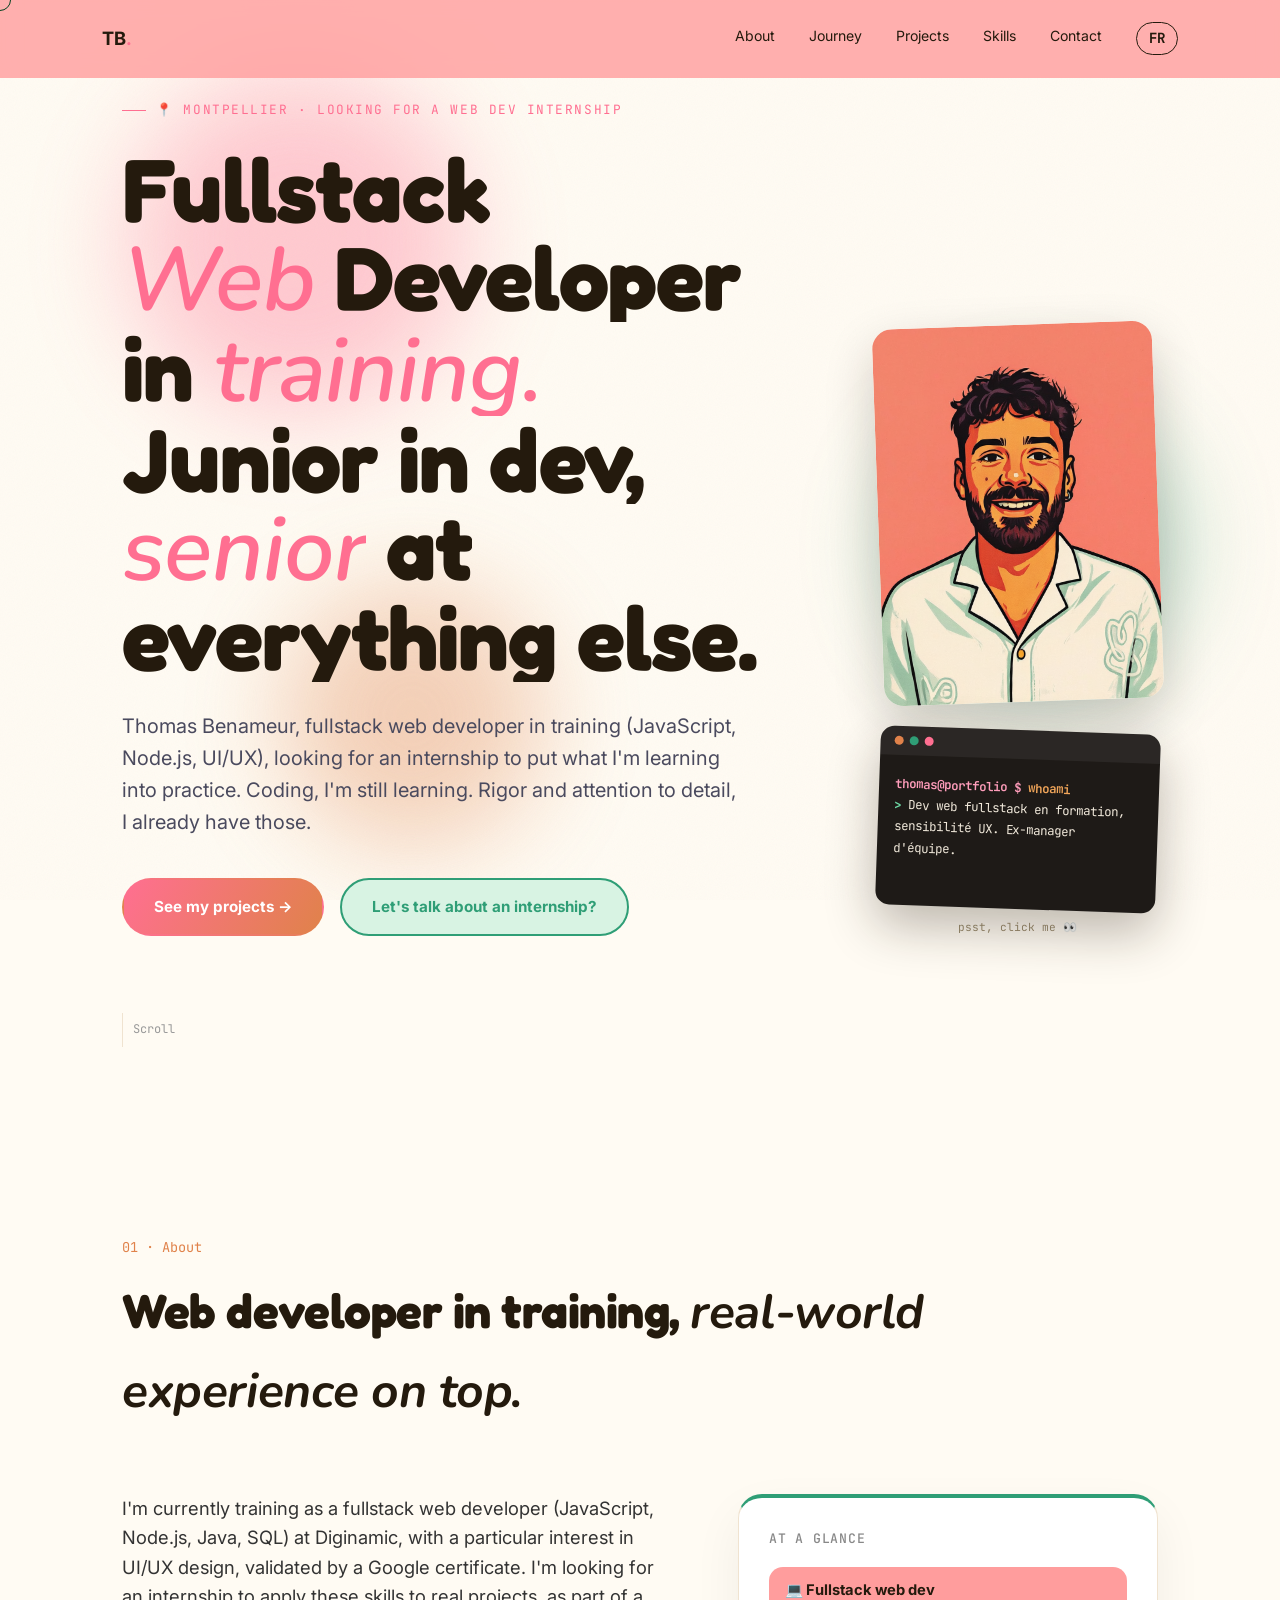
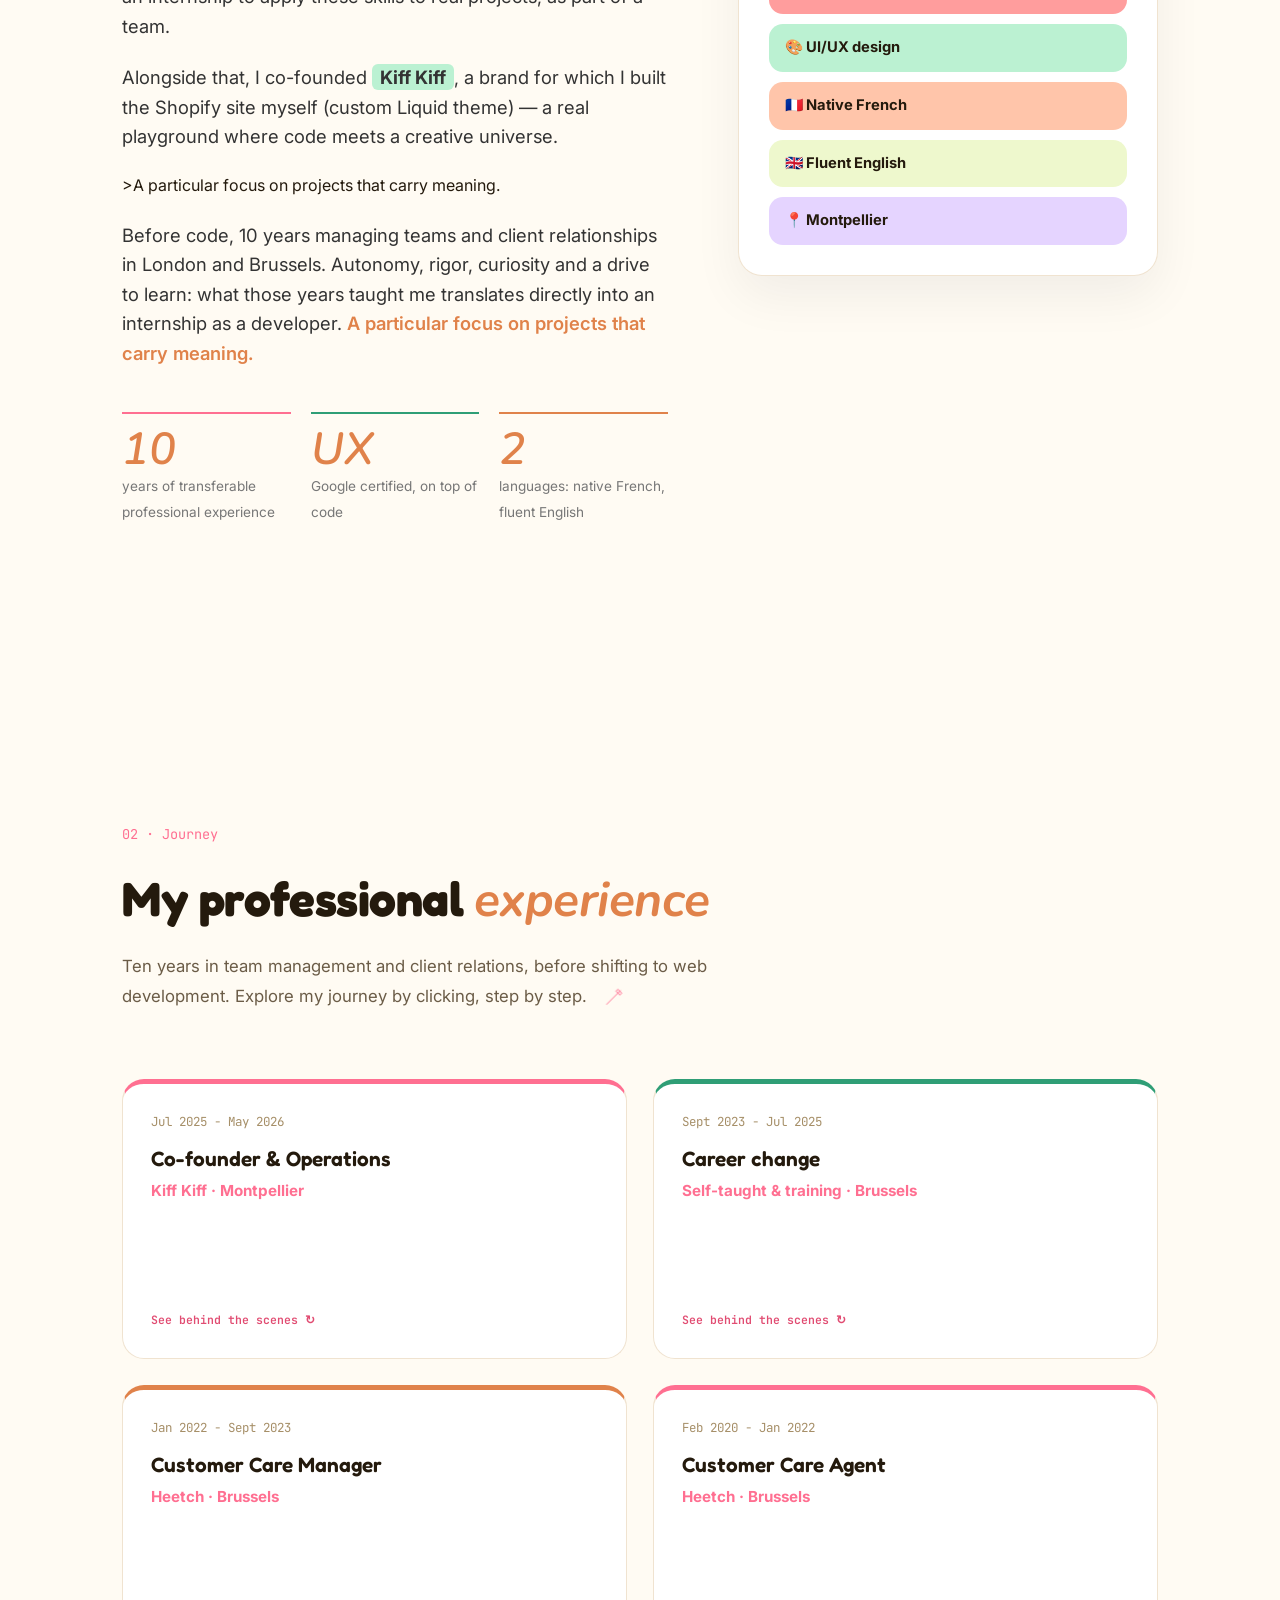
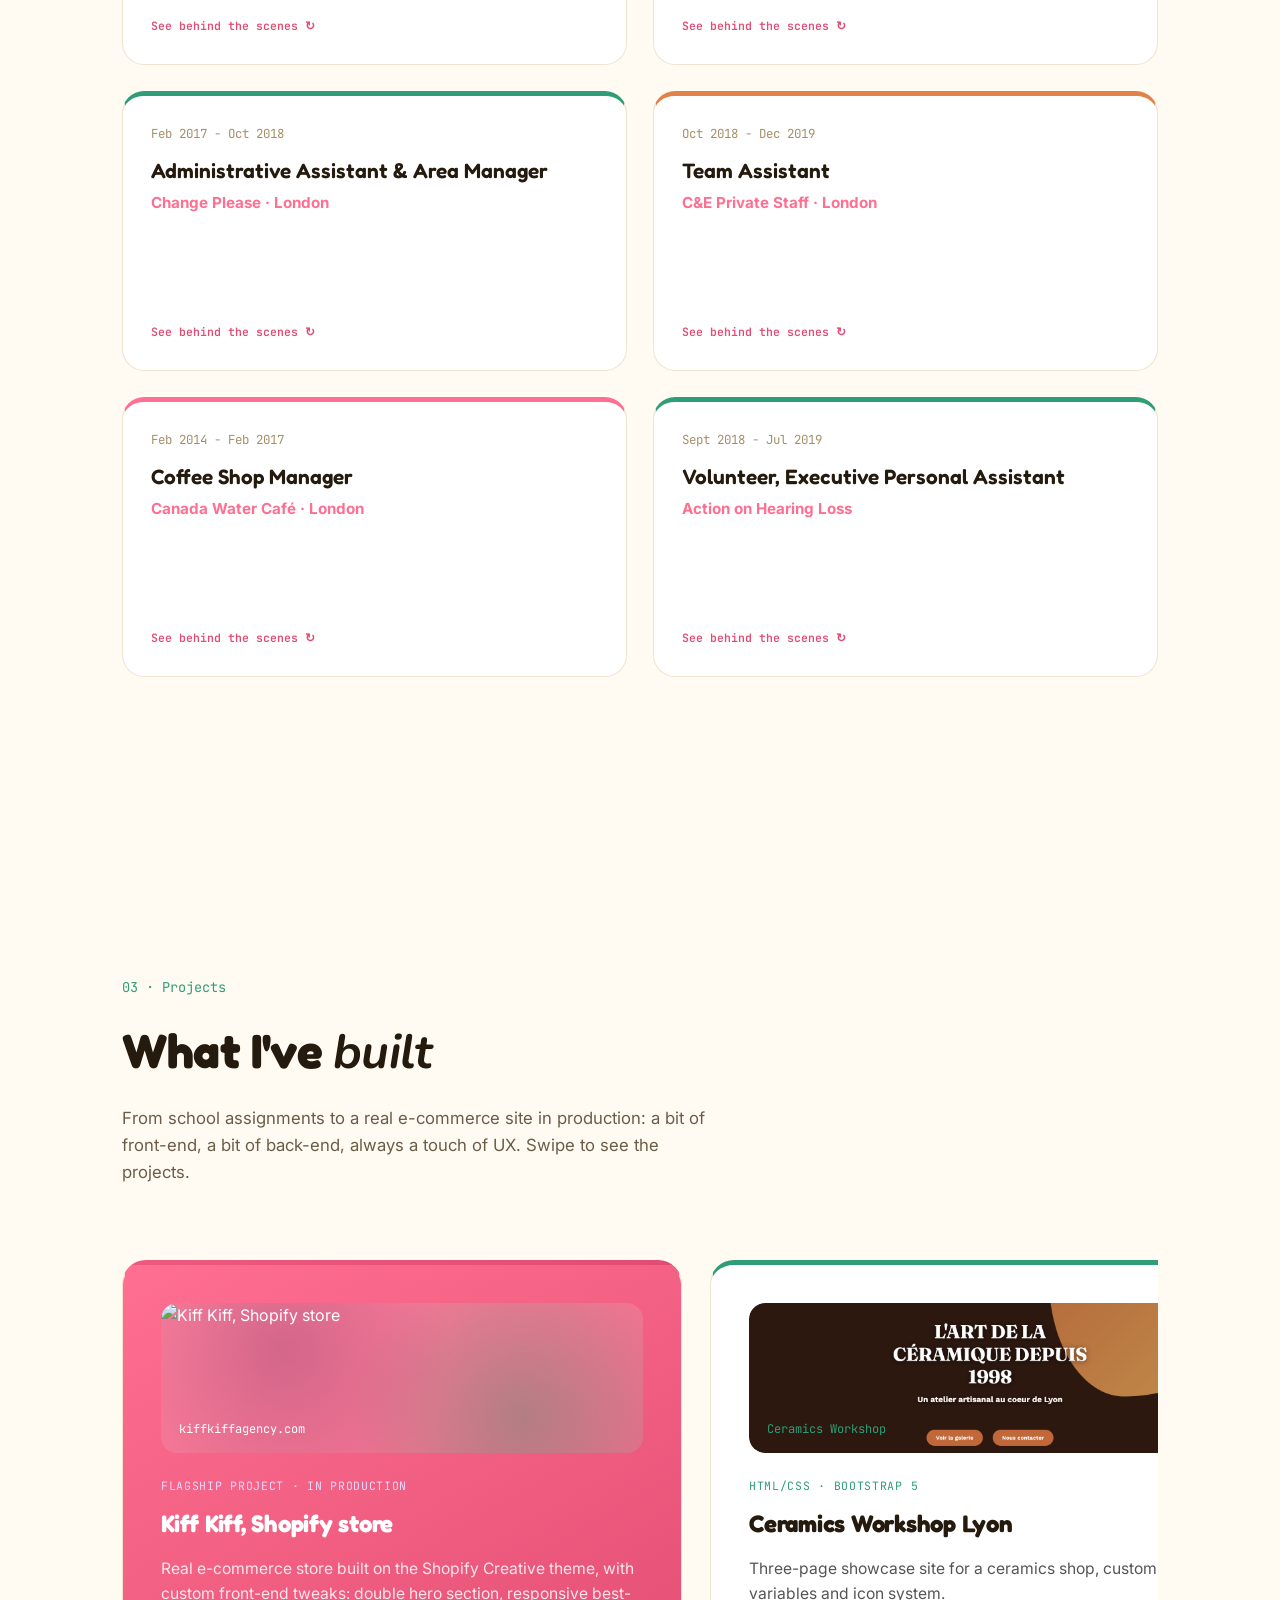
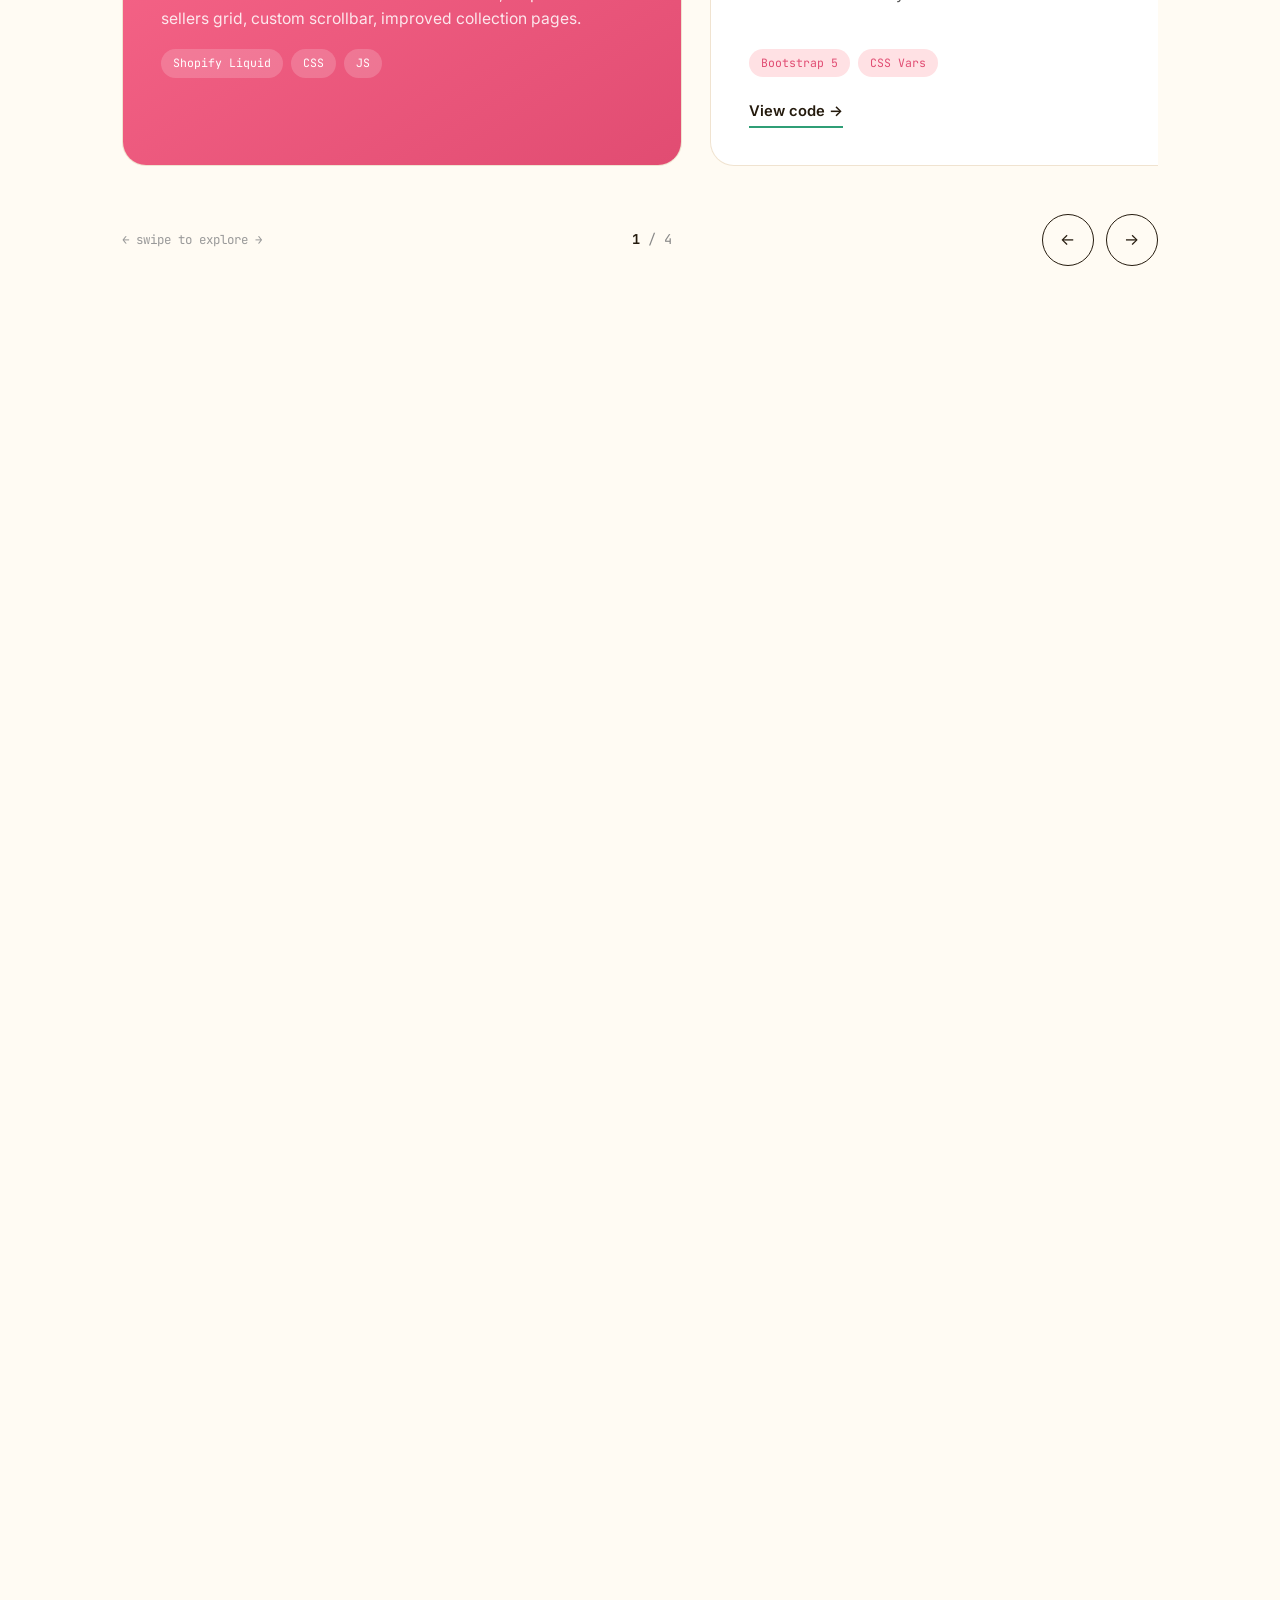
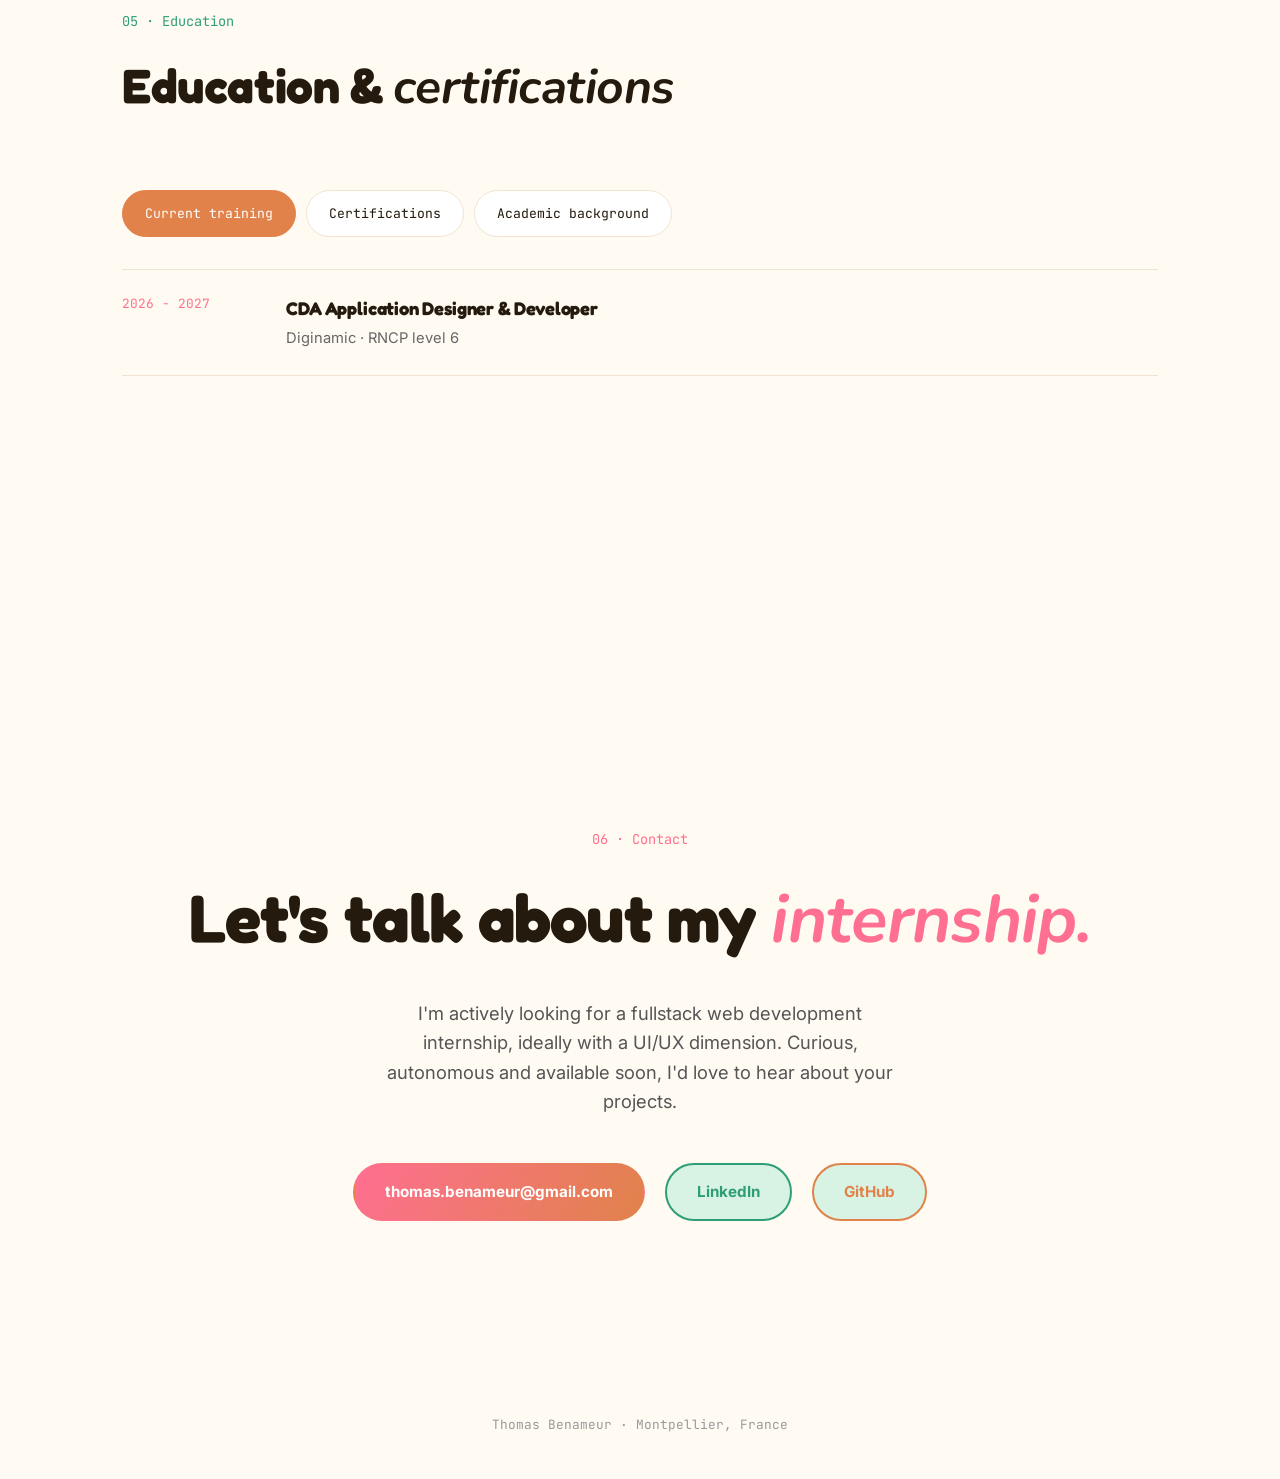
==== commit a87676e9: "update photo paths" ====
--- a/index-en.html
+++ b/index-en.html
@@ -107,7 +107,7 @@
         </div>
         <div class="hero-visual">
           <img
-            src="/src/Portrait-TB.png"
+            src="src/Portrait-TB.png"
             alt="Thomas Benameur"
             class="hero-portrait"
           />
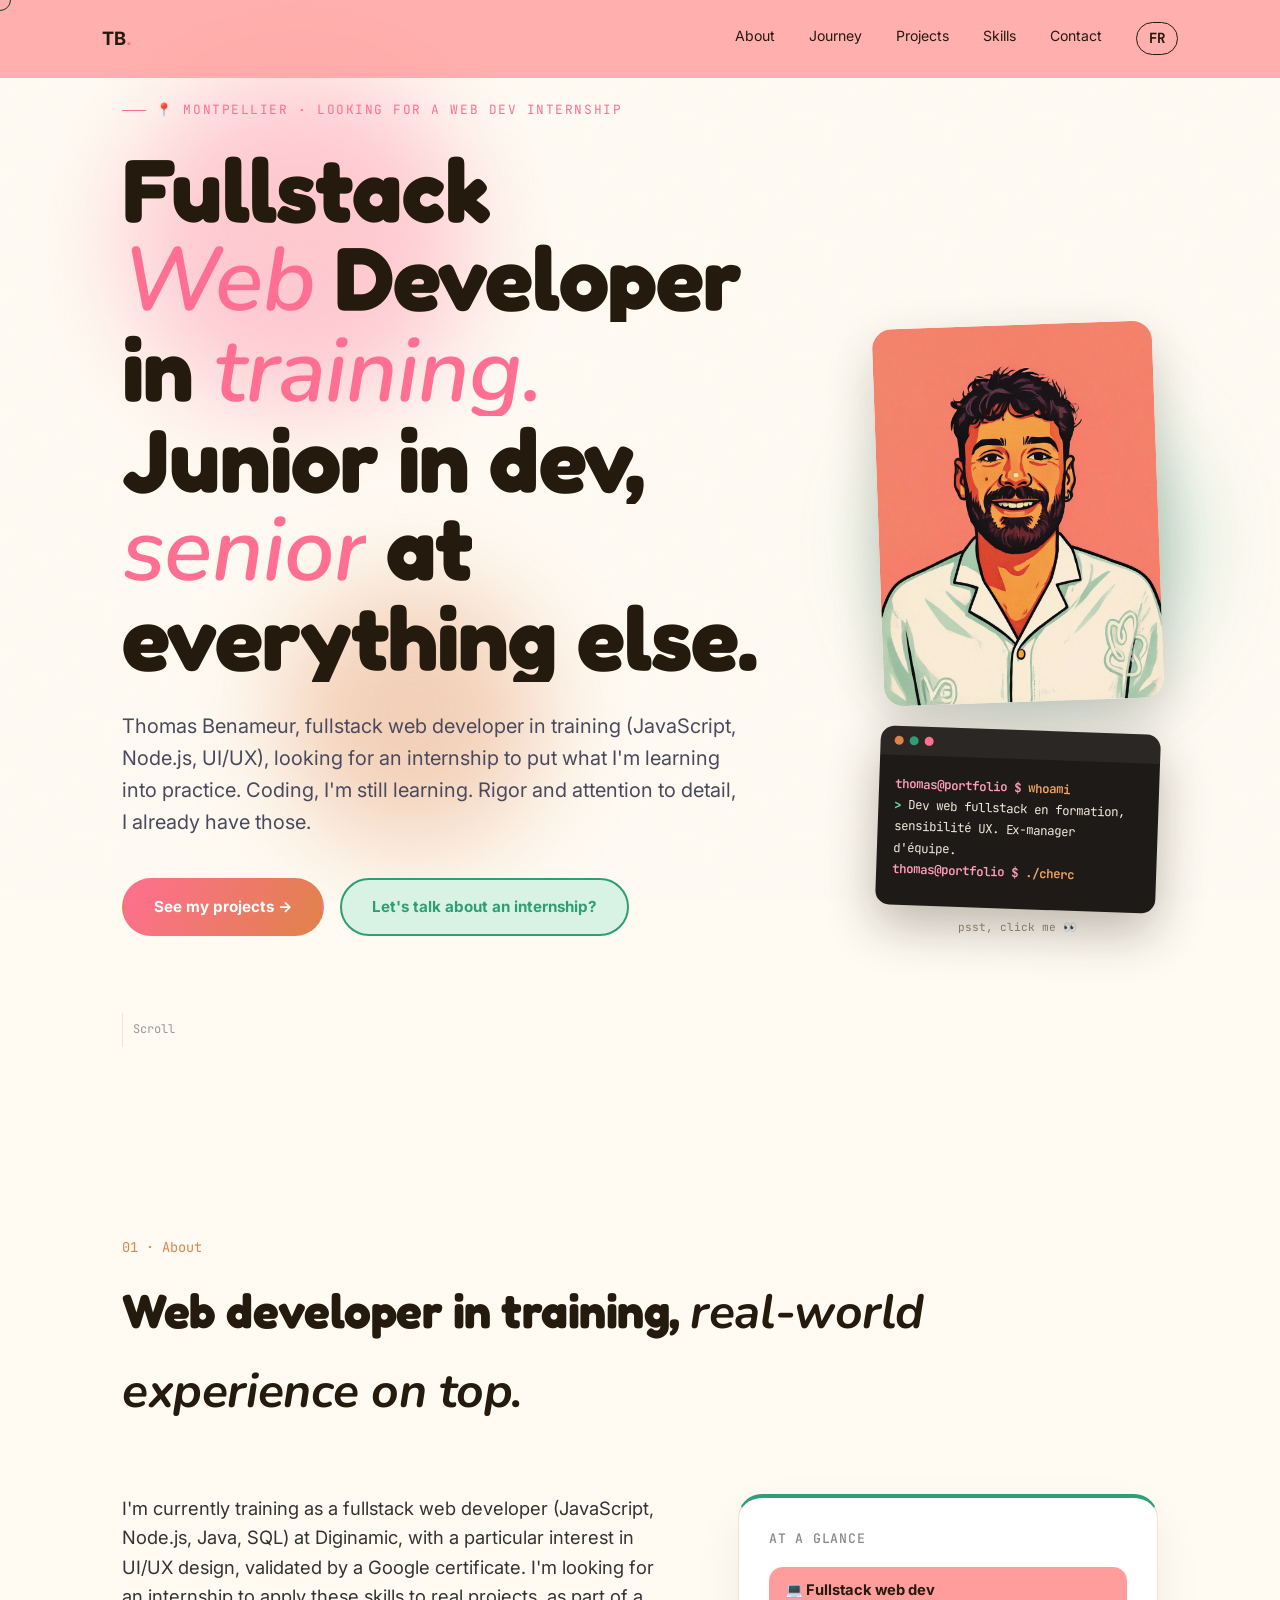
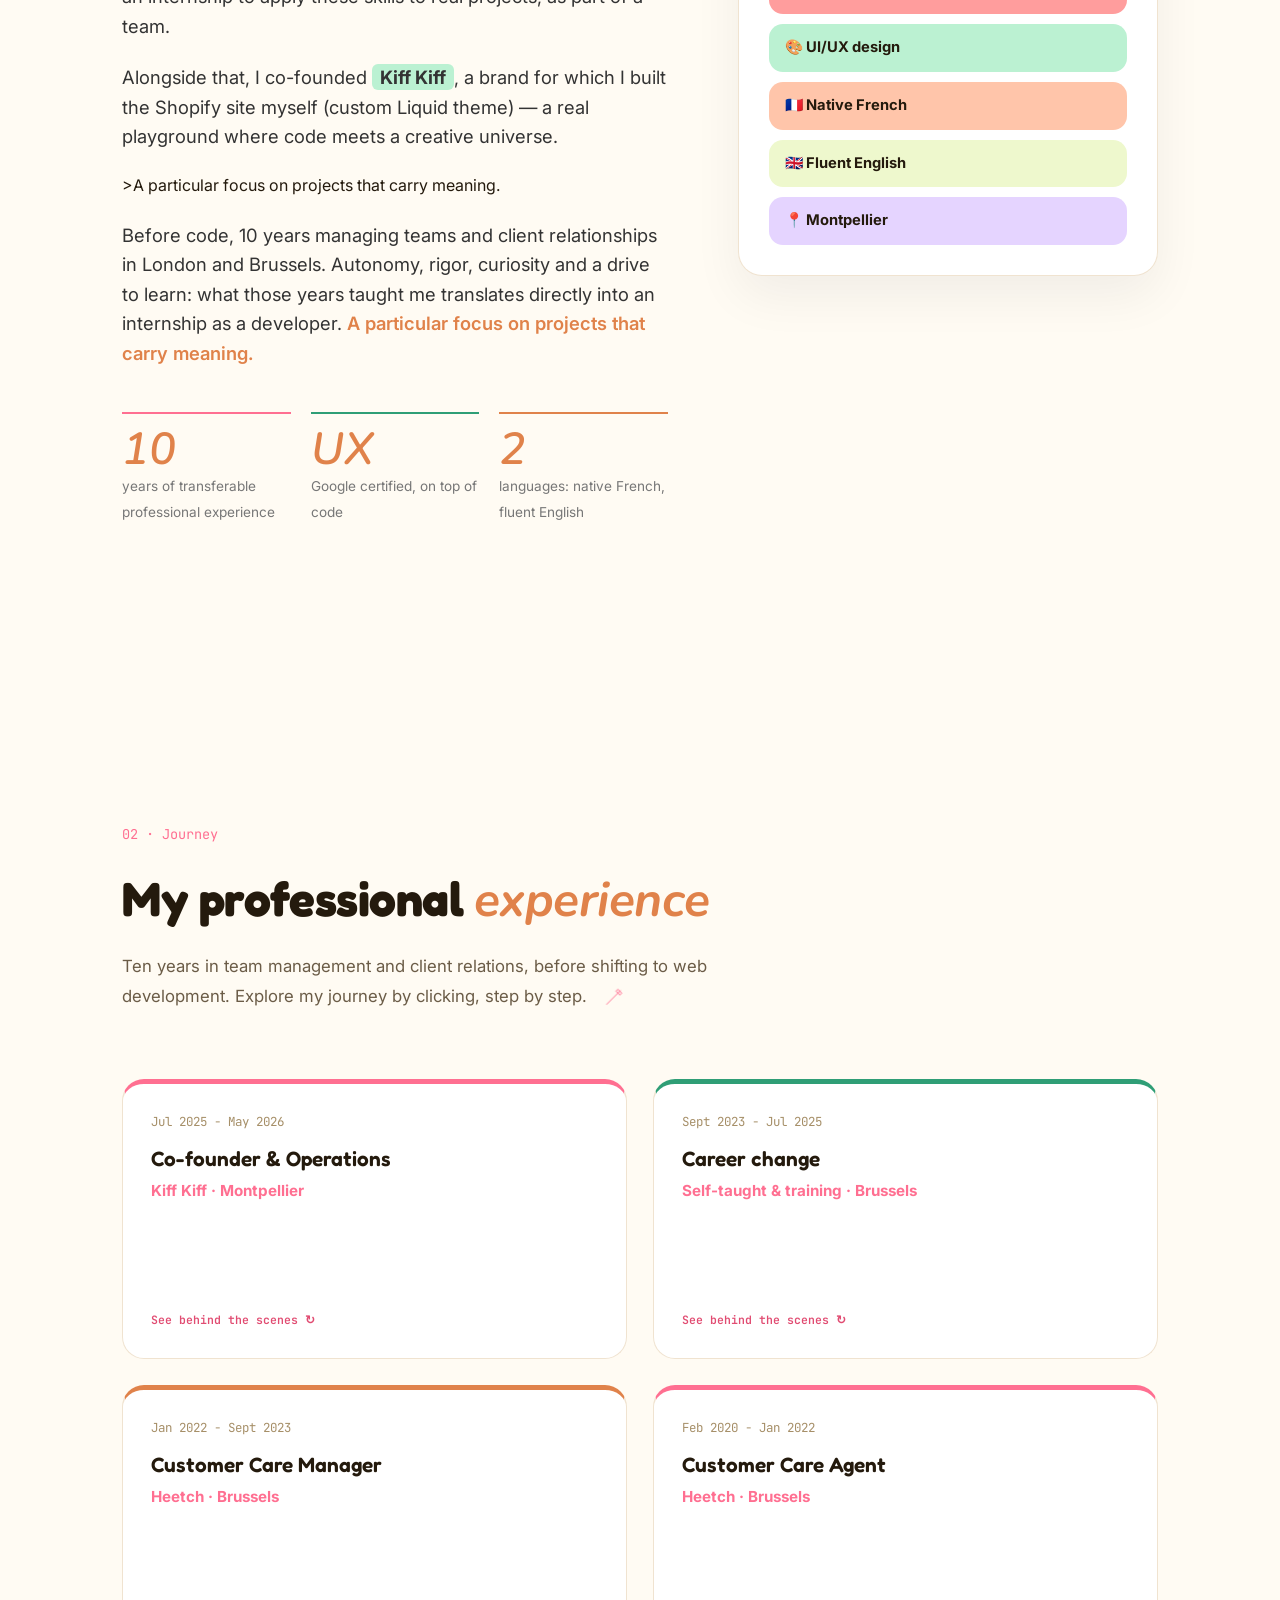
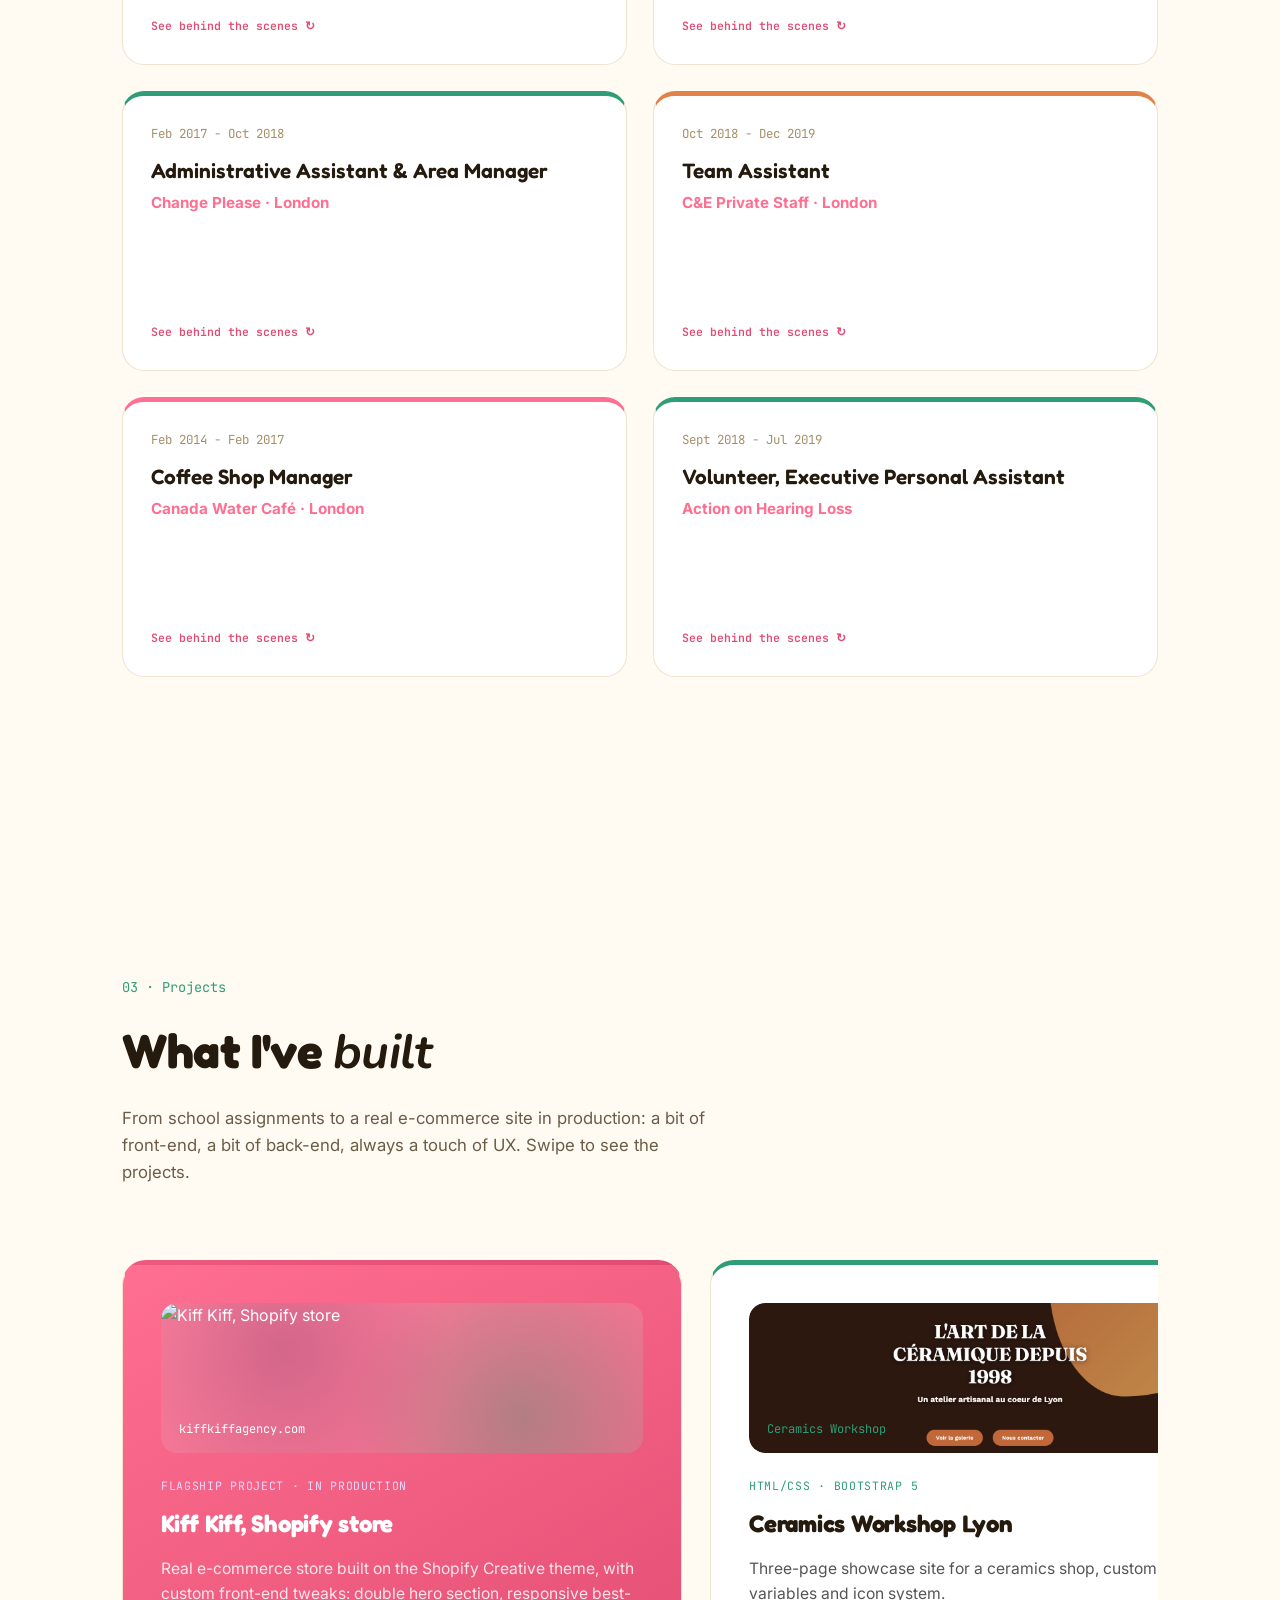
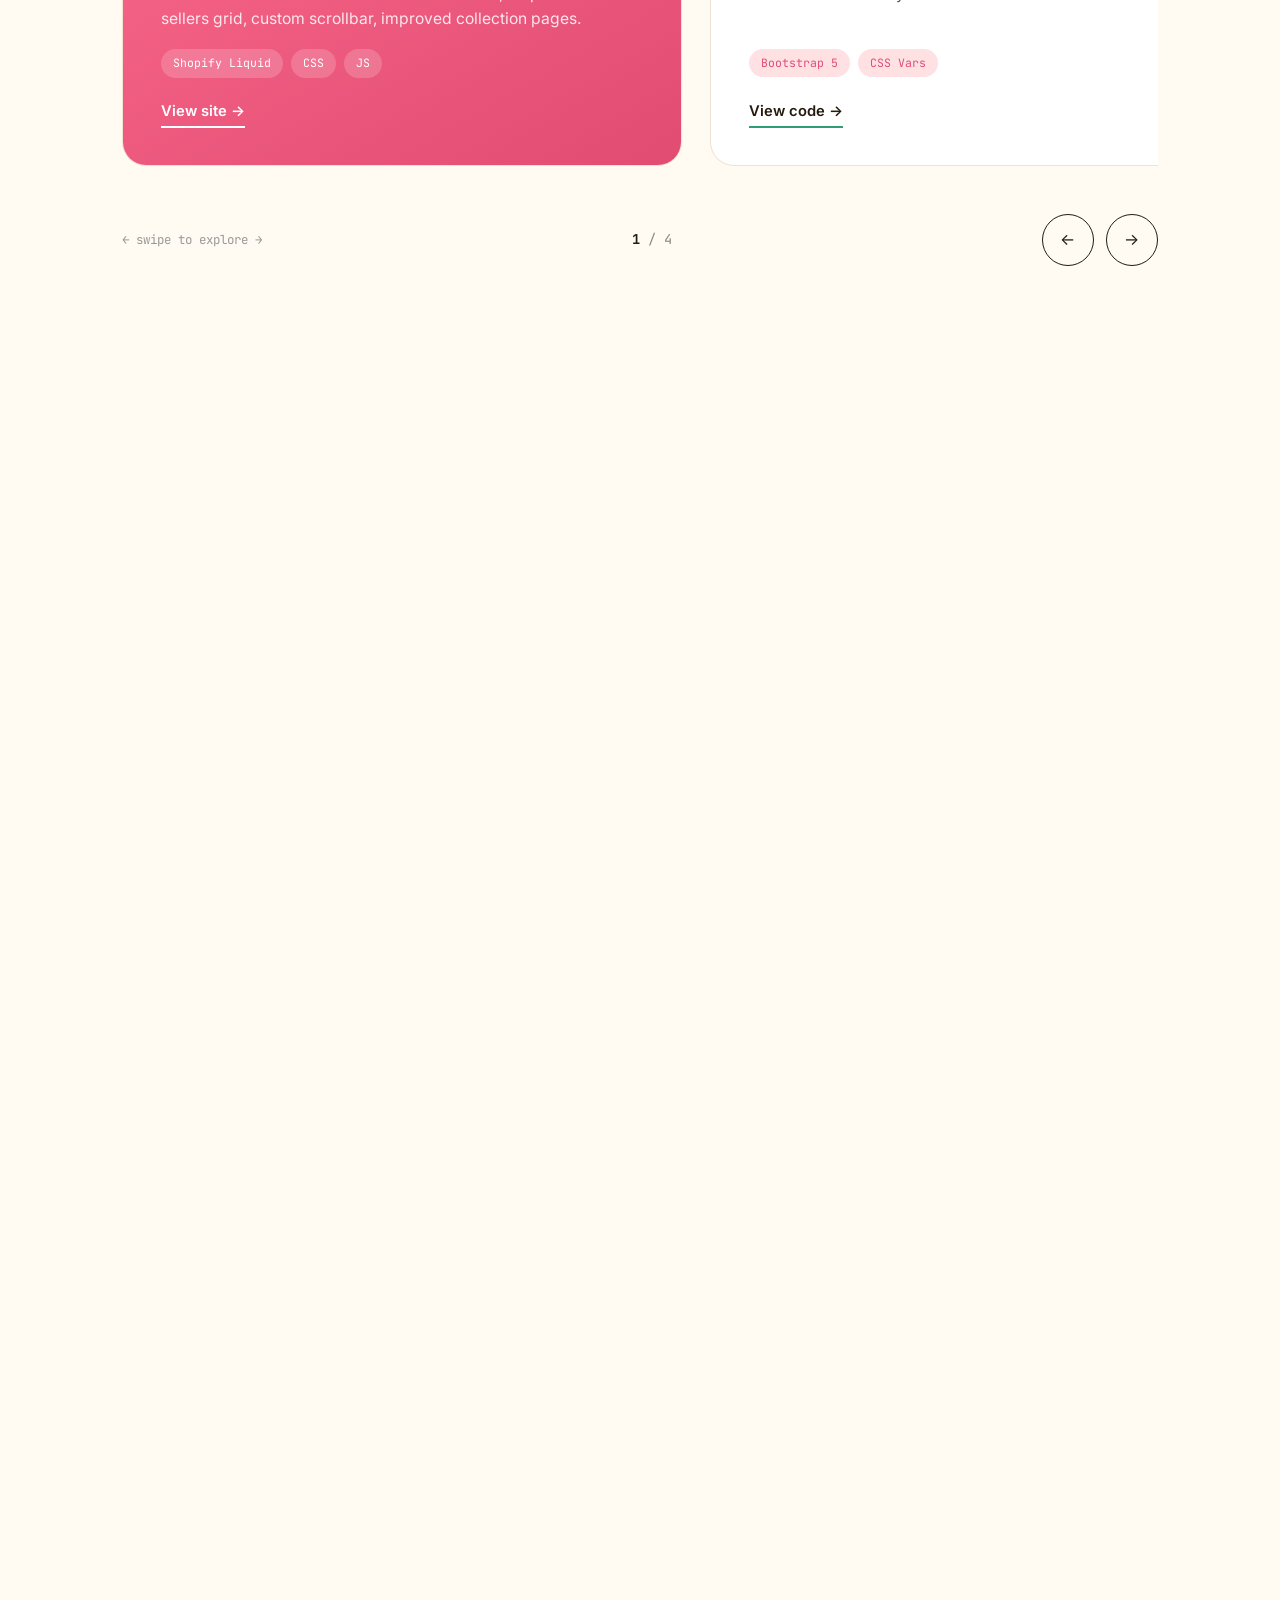
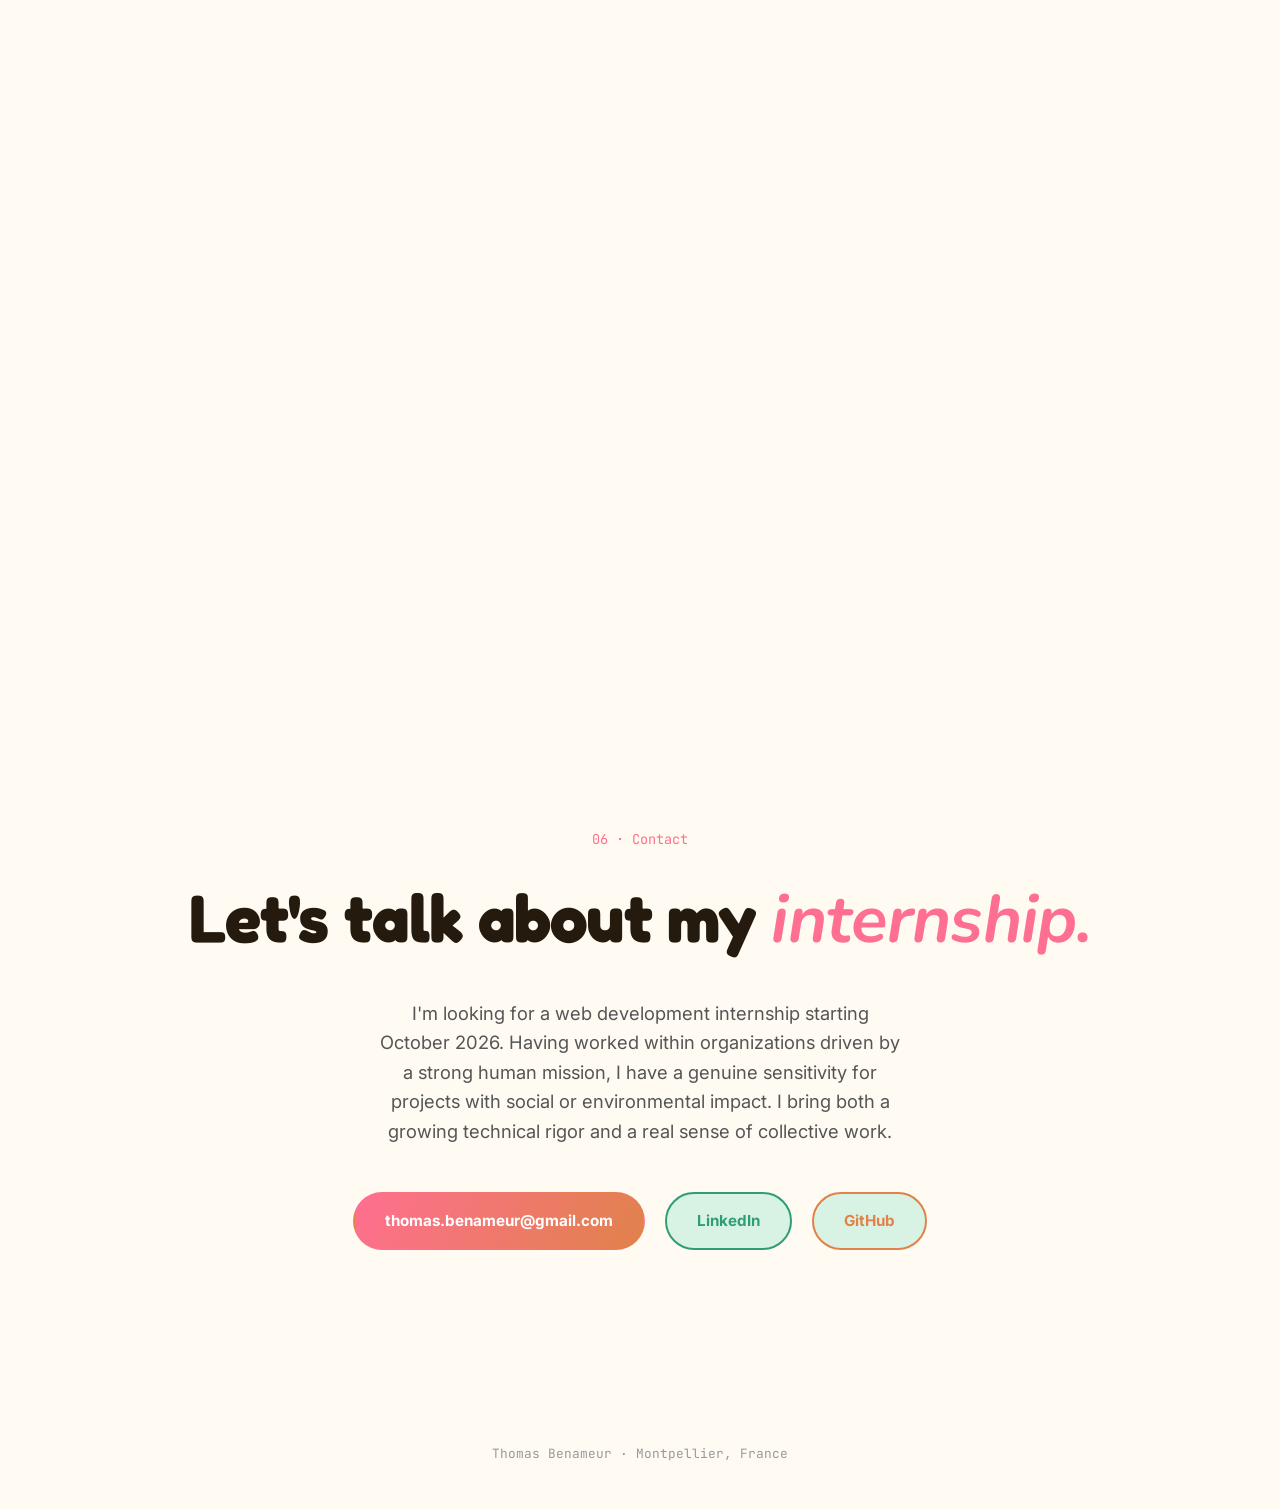
==== commit 2cfdddb7: "update bio" ====
--- a/index-en.html
+++ b/index-en.html
@@ -839,9 +839,10 @@
       <span class="sec-num sec-num--violet">06 · Contact</span>
       <h2>Let's talk about my <span class="serif">internship.</span></h2>
       <p>
-        I'm actively looking for a fullstack web development internship, ideally
-        with a UI/UX dimension. Curious, autonomous and available soon, I'd love
-        to hear about your projects.
+       I'm looking for a web development internship starting October 2026. Having worked within
+       organizations driven by a strong human mission, I have a genuine sensitivity for projects
+       with social or environmental impact.
+       I bring both a growing technical rigor and a real sense of collective work.
       </p>
       <div class="contact-links">
         <a
--- a/style.css
+++ b/style.css
@@ -447,7 +447,9 @@
 }
 @media (max-width: 900px) {
   .hero-visual {
-    display: none;
+    width: 100%;
+    max-width: 320px;
+    margin: 20px auto 0;
   }
 }
 
